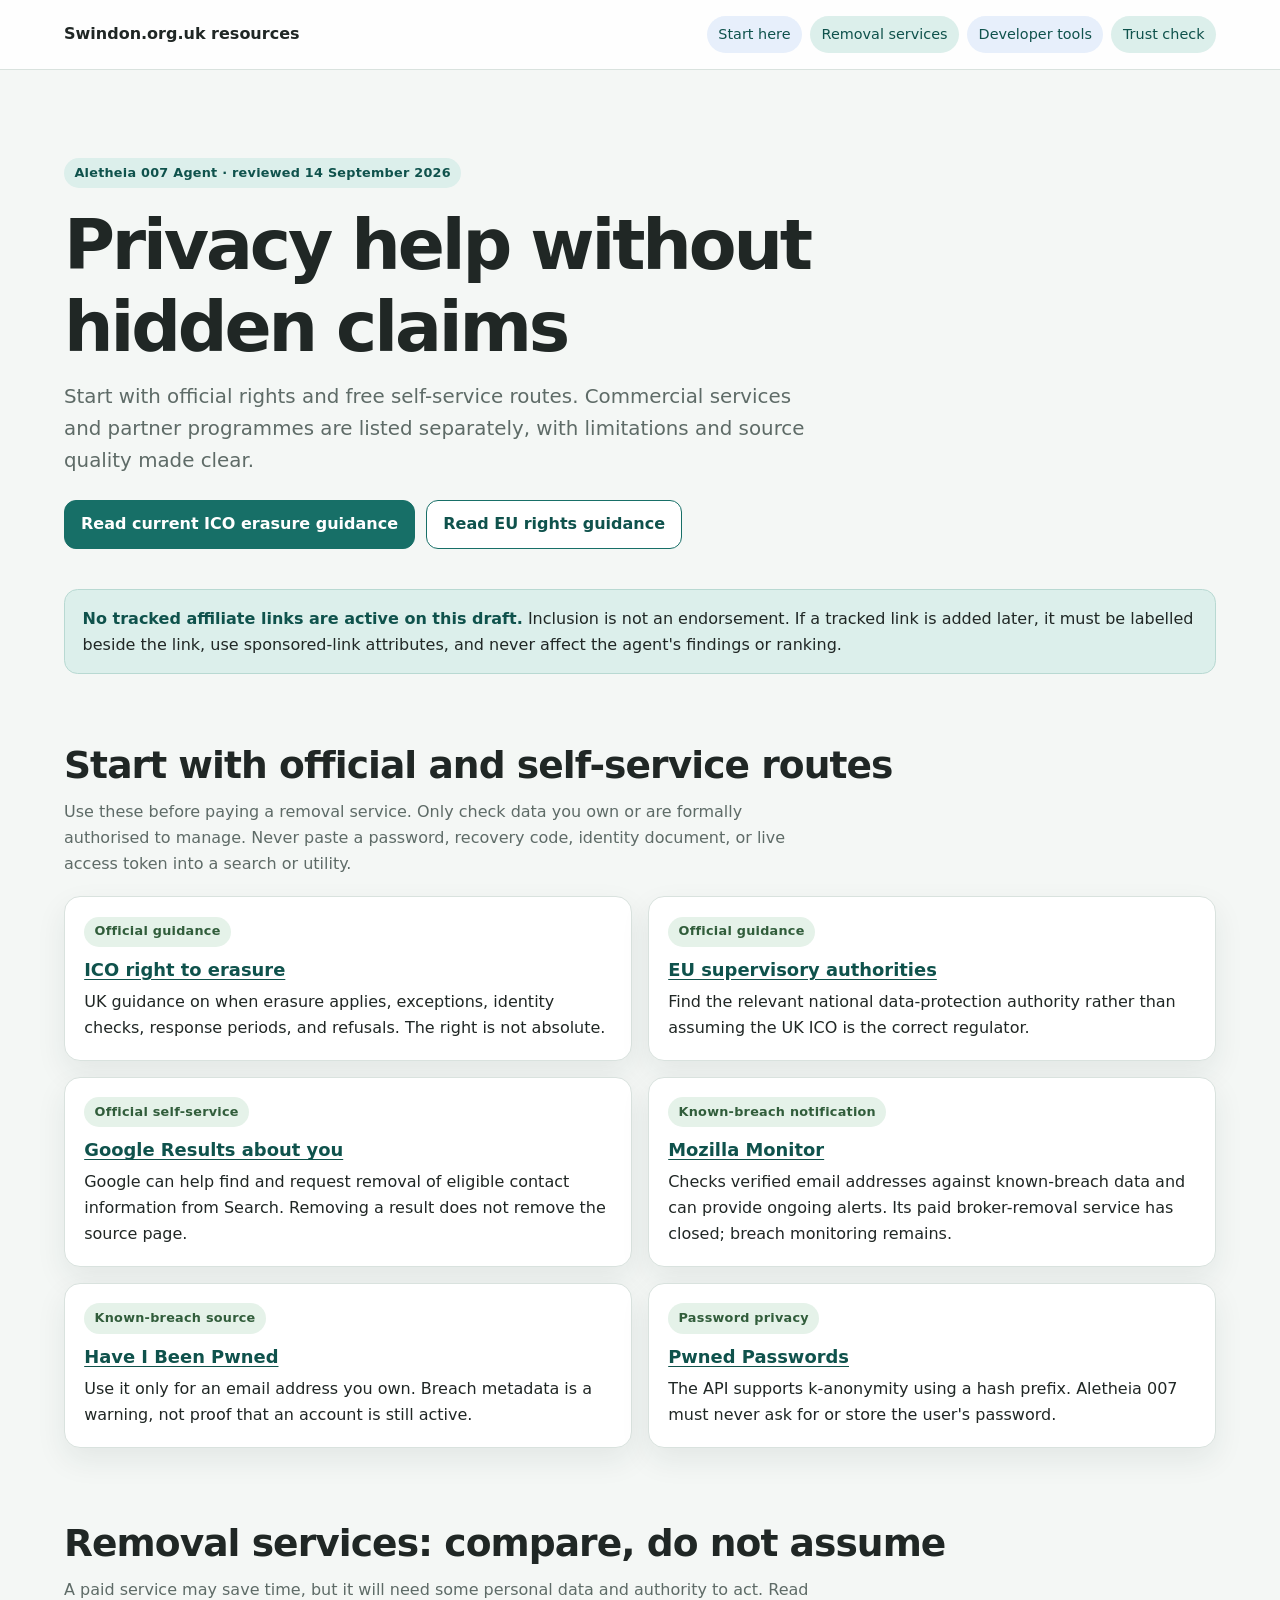
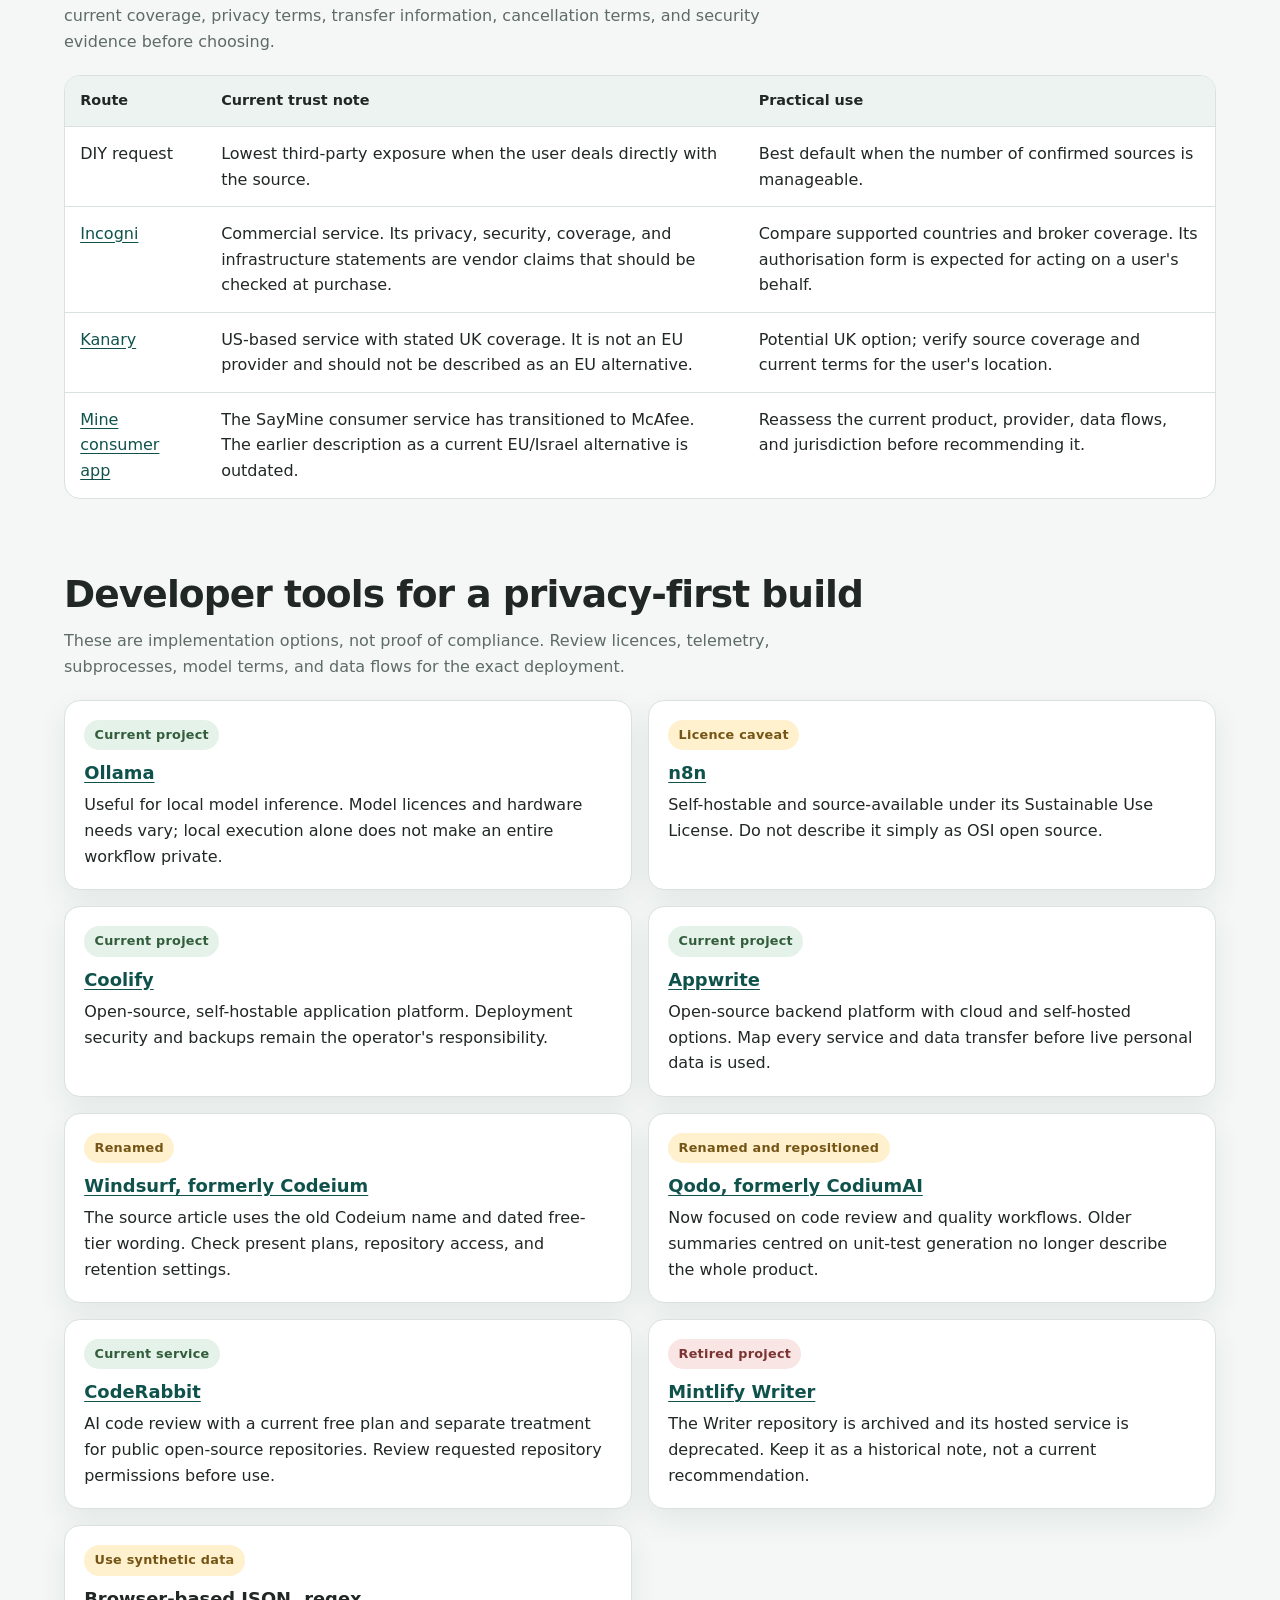
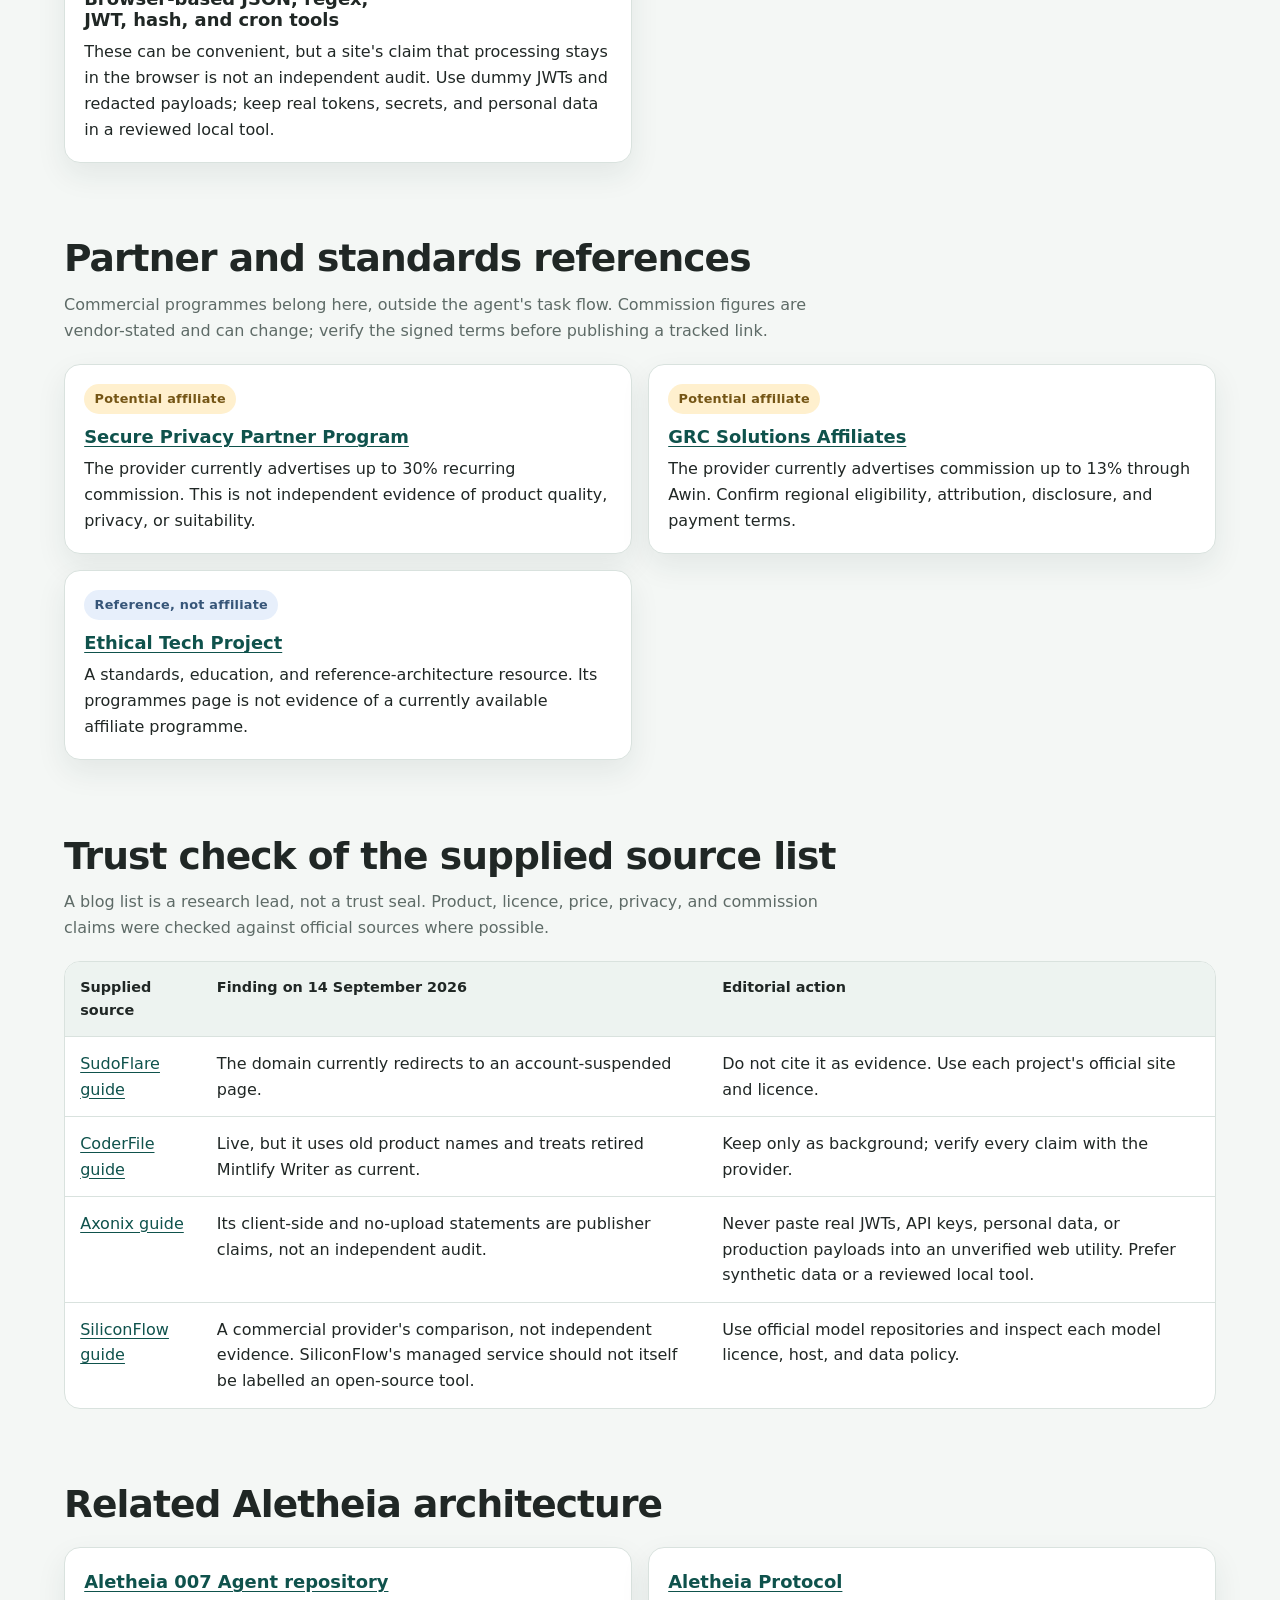
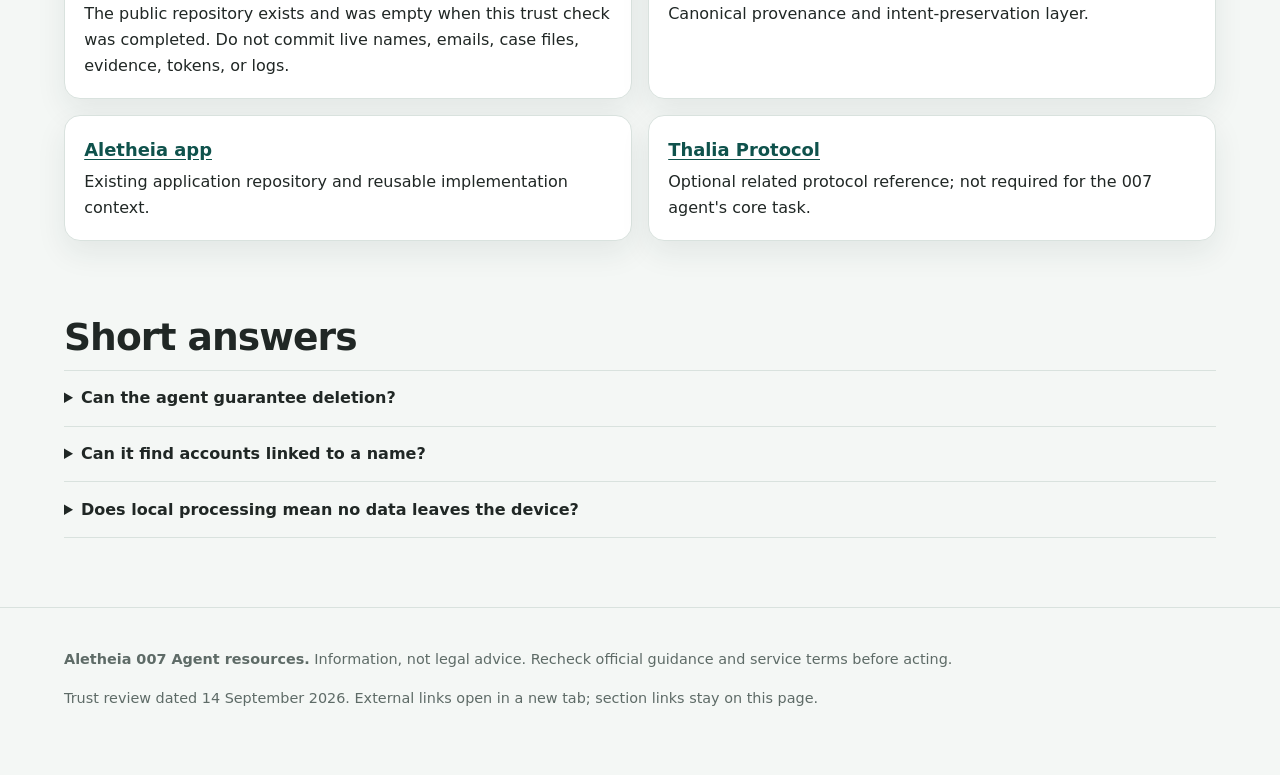
==== aletheia-007-agent-rsc.htm @ 6ae5014f "Add reviewed Aletheia 007 resource page" ====
<!doctype html>
<html lang="en-GB">
<head>
  <meta charset="utf-8">
  <meta name="viewport" content="width=device-width, initial-scale=1">
  <title>Aletheia 007 Agent — Privacy resources and trust check</title>
  <meta name="description" content="Official privacy rights, personal-data checking resources, removal-service notes, developer tools, and a dated trust check for Aletheia 007 Agent.">
  <meta name="robots" content="index,follow">
  <link rel="canonical" href="https://swindon.org.uk/resources/aletheia-007-agent-rsc.htm">
  <style>
    :root {
      color-scheme: light;
      --page: #f4f7f5;
      --surface: #ffffff;
      --ink: #202725;
      --muted: #5e6b67;
      --line: #d9e2de;
      --teal: #176f67;
      --teal-dark: #0f524c;
      --teal-soft: #dcefeb;
      --blue-soft: #e7effb;
      --amber-soft: #fff0ce;
      --rose-soft: #f8e5e4;
      --green-soft: #e5f2e9;
      --shadow: 0 12px 30px rgba(31, 52, 47, 0.08);
      --radius: 1rem;
    }

    * {
      box-sizing: border-box;
    }

    html {
      scroll-behavior: smooth;
    }

    body {
      margin: 0;
      background: var(--page);
      color: var(--ink);
      font: 1rem/1.62 system-ui, -apple-system, BlinkMacSystemFont, "Segoe UI", sans-serif;
    }

    a {
      color: var(--teal-dark);
      text-underline-offset: 0.18em;
    }

    a:hover {
      text-decoration-thickness: 0.16em;
    }

    a:focus-visible,
    summary:focus-visible {
      outline: 3px solid #ecb85a;
      outline-offset: 3px;
      border-radius: 0.25rem;
    }

    .shell {
      width: min(72rem, calc(100% - 2rem));
      margin-inline: auto;
    }

    .site-header {
      padding: 1rem 0;
      background: rgba(255, 255, 255, 0.94);
      border-bottom: 1px solid var(--line);
    }

    .site-header .shell {
      display: flex;
      align-items: center;
      justify-content: space-between;
      gap: 1rem;
      flex-wrap: wrap;
    }

    .brand {
      color: var(--ink);
      font-weight: 760;
      text-decoration: none;
    }

    .nav {
      display: flex;
      gap: 0.5rem;
      flex-wrap: wrap;
    }

    .nav a {
      padding: 0.42rem 0.72rem;
      background: var(--blue-soft);
      border-radius: 999px;
      font-size: 0.9rem;
      text-decoration: none;
    }

    .nav a:nth-child(2n) {
      background: var(--teal-soft);
    }

    .hero {
      padding: clamp(2.7rem, 7vw, 5.5rem) 0 2.5rem;
    }

    .eyebrow,
    .status {
      display: inline-flex;
      align-items: center;
      width: fit-content;
      padding: 0.3rem 0.65rem;
      border-radius: 999px;
      font-size: 0.8rem;
      font-weight: 720;
      letter-spacing: 0.02em;
    }

    .eyebrow {
      background: var(--teal-soft);
      color: var(--teal-dark);
    }

    h1,
    h2,
    h3 {
      line-height: 1.18;
      text-wrap: balance;
    }

    h1 {
      max-width: 16ch;
      margin: 1rem 0 0.8rem;
      font-size: clamp(2.15rem, 7vw, 4.35rem);
      letter-spacing: -0.045em;
    }

    h2 {
      margin: 0 0 0.7rem;
      font-size: clamp(1.55rem, 4vw, 2.35rem);
      letter-spacing: -0.025em;
    }

    h3 {
      margin: 0.25rem 0 0.55rem;
      font-size: 1.12rem;
    }

    p {
      margin: 0.5rem 0 1rem;
    }

    .lede {
      max-width: 48rem;
      color: var(--muted);
      font-size: clamp(1.05rem, 2vw, 1.24rem);
    }

    .actions {
      display: flex;
      flex-wrap: wrap;
      gap: 0.7rem;
      margin-top: 1.4rem;
    }

    .button {
      display: inline-flex;
      align-items: center;
      justify-content: center;
      min-height: 2.8rem;
      padding: 0.65rem 1rem;
      border: 1px solid var(--teal);
      border-radius: 0.75rem;
      background: var(--teal);
      color: #ffffff;
      font-weight: 700;
      text-decoration: none;
    }

    .button.secondary {
      background: var(--surface);
      color: var(--teal-dark);
    }

    .notice {
      margin: 0 0 2rem;
      padding: 1rem 1.1rem;
      border: 1px solid #b8d9d2;
      border-radius: 0.85rem;
      background: var(--teal-soft);
    }

    .notice strong {
      color: var(--teal-dark);
    }

    section {
      padding: 2.3rem 0;
      scroll-margin-top: 1rem;
    }

    .section-intro {
      max-width: 48rem;
      color: var(--muted);
    }

    .grid {
      display: grid;
      grid-template-columns: repeat(2, minmax(0, 1fr));
      gap: 1rem;
      margin-top: 1.25rem;
    }

    .card {
      padding: 1.2rem;
      background: var(--surface);
      border: 1px solid var(--line);
      border-radius: var(--radius);
      box-shadow: var(--shadow);
    }

    .card p:last-child,
    .card ul:last-child {
      margin-bottom: 0;
    }

    .status {
      margin-bottom: 0.5rem;
    }

    .verified {
      background: var(--green-soft);
      color: #315d3b;
    }

    .caution {
      background: var(--amber-soft);
      color: #745515;
    }

    .retired {
      background: var(--rose-soft);
      color: #7a3432;
    }

    .context {
      background: var(--blue-soft);
      color: #365578;
    }

    .meta {
      color: var(--muted);
      font-size: 0.91rem;
    }

    .sr-only {
      position: absolute;
      width: 1px;
      height: 1px;
      padding: 0;
      margin: -1px;
      overflow: hidden;
      clip: rect(0, 0, 0, 0);
      white-space: nowrap;
      border: 0;
    }

    .table-wrap {
      margin-top: 1.25rem;
      overflow-x: auto;
      border: 1px solid var(--line);
      border-radius: var(--radius);
      background: var(--surface);
    }

    table {
      width: 100%;
      min-width: 46rem;
      border-collapse: collapse;
    }

    th,
    td {
      padding: 0.85rem 0.95rem;
      border-bottom: 1px solid var(--line);
      text-align: left;
      vertical-align: top;
    }

    th {
      background: #edf3f0;
      font-size: 0.9rem;
    }

    tr:last-child td {
      border-bottom: 0;
    }

    ul {
      padding-left: 1.25rem;
    }

    li + li {
      margin-top: 0.45rem;
    }

    details {
      border-top: 1px solid var(--line);
      padding: 0.9rem 0;
    }

    details:last-child {
      border-bottom: 1px solid var(--line);
    }

    summary {
      cursor: pointer;
      font-weight: 720;
    }

    footer {
      margin-top: 2rem;
      padding: 2rem 0 3rem;
      border-top: 1px solid var(--line);
      color: var(--muted);
      font-size: 0.9rem;
    }

    @media (max-width: 46rem) {
      .shell {
        width: min(100% - 1.2rem, 72rem);
      }

      .grid {
        grid-template-columns: 1fr;
      }

      .button {
        width: 100%;
      }

      .nav {
        width: 100%;
        overflow-x: auto;
        flex-wrap: nowrap;
        padding-bottom: 0.2rem;
      }

      .nav a {
        white-space: nowrap;
      }
    }

    @media (prefers-reduced-motion: reduce) {
      html {
        scroll-behavior: auto;
      }
    }
  </style>
  <script type="application/ld+json">
  {
    "@context": "https://schema.org",
    "@type": "WebPage",
    "name": "Aletheia 007 Agent — Privacy resources and trust check",
    "description": "Official privacy rights, personal-data checking resources, removal-service notes, developer tools, and a dated trust check.",
    "url": "https://swindon.org.uk/resources/aletheia-007-agent-rsc.htm",
    "dateModified": "2026-09-14",
    "inLanguage": "en-GB"
  }
  </script>
</head>
<body>
  <header class="site-header">
    <div class="shell">
      <a class="brand" href="./">Swindon.org.uk resources</a>
      <nav class="nav" aria-label="Page sections">
        <a href="#rights">Start here</a>
        <a href="#services">Removal services</a>
        <a href="#developer-tools">Developer tools</a>
        <a href="#trust-check">Trust check</a>
      </nav>
    </div>
  </header>

  <main>
    <div class="shell">
      <header class="hero">
        <span class="eyebrow">Aletheia 007 Agent · reviewed 14 September 2026</span>
        <h1>Privacy help without hidden claims</h1>
        <p class="lede">Start with official rights and free self-service routes. Commercial services and partner programmes are listed separately, with limitations and source quality made clear.</p>
        <div class="actions">
          <a class="button" href="https://ico.org.uk/for-organisations/uk-gdpr-guidance-and-resources/individual-rights/individual-rights/right-to-erasure/" target="_blank" rel="noopener noreferrer">Read current ICO erasure guidance</a>
          <a class="button secondary" href="https://www.edpb.europa.eu/sme-data-protection-guide/respect-individuals-rights_en" target="_blank" rel="noopener noreferrer">Read EU rights guidance</a>
        </div>
      </header>

      <aside class="notice" aria-label="Affiliate disclosure">
        <strong>No tracked affiliate links are active on this draft.</strong> Inclusion is not an endorsement. If a tracked link is added later, it must be labelled beside the link, use sponsored-link attributes, and never affect the agent's findings or ranking.
      </aside>

      <section id="rights">
        <h2>Start with official and self-service routes</h2>
        <p class="section-intro">Use these before paying a removal service. Only check data you own or are formally authorised to manage. Never paste a password, recovery code, identity document, or live access token into a search or utility.</p>
        <div class="grid">
          <article class="card">
            <span class="status verified">Official guidance</span>
            <h3><a href="https://ico.org.uk/for-organisations/uk-gdpr-guidance-and-resources/individual-rights/individual-rights/right-to-erasure/" target="_blank" rel="noopener noreferrer">ICO right to erasure</a></h3>
            <p>UK guidance on when erasure applies, exceptions, identity checks, response periods, and refusals. The right is not absolute.</p>
          </article>
          <article class="card">
            <span class="status verified">Official guidance</span>
            <h3><a href="https://www.edpb.europa.eu/about-edpb/about-edpb/members_en" target="_blank" rel="noopener noreferrer">EU supervisory authorities</a></h3>
            <p>Find the relevant national data-protection authority rather than assuming the UK ICO is the correct regulator.</p>
          </article>
          <article class="card">
            <span class="status verified">Official self-service</span>
            <h3><a href="https://support.google.com/websearch/answer/12719076?hl=en" target="_blank" rel="noopener noreferrer">Google Results about you</a></h3>
            <p>Google can help find and request removal of eligible contact information from Search. Removing a result does not remove the source page.</p>
          </article>
          <article class="card">
            <span class="status verified">Known-breach notification</span>
            <h3><a href="https://monitor.mozilla.org/" target="_blank" rel="noopener noreferrer">Mozilla Monitor</a></h3>
            <p>Checks verified email addresses against known-breach data and can provide ongoing alerts. Its paid broker-removal service has closed; breach monitoring remains.</p>
          </article>
          <article class="card">
            <span class="status verified">Known-breach source</span>
            <h3><a href="https://haveibeenpwned.com/" target="_blank" rel="noopener noreferrer">Have I Been Pwned</a></h3>
            <p>Use it only for an email address you own. Breach metadata is a warning, not proof that an account is still active.</p>
          </article>
          <article class="card">
            <span class="status verified">Password privacy</span>
            <h3><a href="https://haveibeenpwned.com/Passwords" target="_blank" rel="noopener noreferrer">Pwned Passwords</a></h3>
            <p>The API supports k-anonymity using a hash prefix. Aletheia 007 must never ask for or store the user's password.</p>
          </article>
        </div>
      </section>

      <section id="services">
        <h2>Removal services: compare, do not assume</h2>
        <p class="section-intro">A paid service may save time, but it will need some personal data and authority to act. Read current coverage, privacy terms, transfer information, cancellation terms, and security evidence before choosing.</p>
        <div class="table-wrap" role="region" aria-label="Removal service comparison" tabindex="0">
          <table>
            <caption class="sr-only">Comparison of DIY removal, Incogni, Kanary, and Mine</caption>
            <thead>
              <tr>
                <th scope="col">Route</th>
                <th scope="col">Current trust note</th>
                <th scope="col">Practical use</th>
              </tr>
            </thead>
            <tbody>
              <tr>
                <td>DIY request</td>
                <td>Lowest third-party exposure when the user deals directly with the source.</td>
                <td>Best default when the number of confirmed sources is manageable.</td>
              </tr>
              <tr>
                <td><a href="https://incogni.com/" target="_blank" rel="noopener noreferrer">Incogni</a></td>
                <td>Commercial service. Its privacy, security, coverage, and infrastructure statements are vendor claims that should be checked at purchase.</td>
                <td>Compare supported countries and broker coverage. Its authorisation form is expected for acting on a user's behalf.</td>
              </tr>
              <tr>
                <td><a href="https://www.kanary.com/" target="_blank" rel="noopener noreferrer">Kanary</a></td>
                <td>US-based service with stated UK coverage. It is not an EU provider and should not be described as an EU alternative.</td>
                <td>Potential UK option; verify source coverage and current terms for the user's location.</td>
              </tr>
              <tr>
                <td><a href="https://www.saymine.com/mineapp" target="_blank" rel="noopener noreferrer">Mine consumer app</a></td>
                <td>The SayMine consumer service has transitioned to McAfee. The earlier description as a current EU/Israel alternative is outdated.</td>
                <td>Reassess the current product, provider, data flows, and jurisdiction before recommending it.</td>
              </tr>
            </tbody>
          </table>
        </div>
      </section>

      <section id="developer-tools">
        <h2>Developer tools for a privacy-first build</h2>
        <p class="section-intro">These are implementation options, not proof of compliance. Review licences, telemetry, subprocesses, model terms, and data flows for the exact deployment.</p>
        <div class="grid">
          <article class="card">
            <span class="status verified">Current project</span>
            <h3><a href="https://ollama.com/" target="_blank" rel="noopener noreferrer">Ollama</a></h3>
            <p>Useful for local model inference. Model licences and hardware needs vary; local execution alone does not make an entire workflow private.</p>
          </article>
          <article class="card">
            <span class="status caution">Licence caveat</span>
            <h3><a href="https://docs.n8n.io/sustainable-use-license/" target="_blank" rel="noopener noreferrer">n8n</a></h3>
            <p>Self-hostable and source-available under its Sustainable Use License. Do not describe it simply as OSI open source.</p>
          </article>
          <article class="card">
            <span class="status verified">Current project</span>
            <h3><a href="https://coolify.io/" target="_blank" rel="noopener noreferrer">Coolify</a></h3>
            <p>Open-source, self-hostable application platform. Deployment security and backups remain the operator's responsibility.</p>
          </article>
          <article class="card">
            <span class="status verified">Current project</span>
            <h3><a href="https://appwrite.io/" target="_blank" rel="noopener noreferrer">Appwrite</a></h3>
            <p>Open-source backend platform with cloud and self-hosted options. Map every service and data transfer before live personal data is used.</p>
          </article>
          <article class="card">
            <span class="status caution">Renamed</span>
            <h3><a href="https://windsurf.com/" target="_blank" rel="noopener noreferrer">Windsurf, formerly Codeium</a></h3>
            <p>The source article uses the old Codeium name and dated free-tier wording. Check present plans, repository access, and retention settings.</p>
          </article>
          <article class="card">
            <span class="status caution">Renamed and repositioned</span>
            <h3><a href="https://www.qodo.ai/" target="_blank" rel="noopener noreferrer">Qodo, formerly CodiumAI</a></h3>
            <p>Now focused on code review and quality workflows. Older summaries centred on unit-test generation no longer describe the whole product.</p>
          </article>
          <article class="card">
            <span class="status verified">Current service</span>
            <h3><a href="https://www.coderabbit.ai/" target="_blank" rel="noopener noreferrer">CodeRabbit</a></h3>
            <p>AI code review with a current free plan and separate treatment for public open-source repositories. Review requested repository permissions before use.</p>
          </article>
          <article class="card">
            <span class="status retired">Retired project</span>
            <h3><a href="https://github.com/mintlify/writer" target="_blank" rel="noopener noreferrer">Mintlify Writer</a></h3>
            <p>The Writer repository is archived and its hosted service is deprecated. Keep it as a historical note, not a current recommendation.</p>
          </article>
          <article class="card">
            <span class="status caution">Use synthetic data</span>
            <h3>Browser-based JSON, regex, JWT, hash, and cron tools</h3>
            <p>These can be convenient, but a site's claim that processing stays in the browser is not an independent audit. Use dummy JWTs and redacted payloads; keep real tokens, secrets, and personal data in a reviewed local tool.</p>
          </article>
        </div>
      </section>

      <section id="partners">
        <h2>Partner and standards references</h2>
        <p class="section-intro">Commercial programmes belong here, outside the agent's task flow. Commission figures are vendor-stated and can change; verify the signed terms before publishing a tracked link.</p>
        <div class="grid">
          <article class="card">
            <span class="status caution">Potential affiliate</span>
            <h3><a href="https://secureprivacy.ai/partners" target="_blank" rel="noopener noreferrer">Secure Privacy Partner Program</a></h3>
            <p>The provider currently advertises up to 30% recurring commission. This is not independent evidence of product quality, privacy, or suitability.</p>
          </article>
          <article class="card">
            <span class="status caution">Potential affiliate</span>
            <h3><a href="https://grcsolutions.io/affiliates/" target="_blank" rel="noopener noreferrer">GRC Solutions Affiliates</a></h3>
            <p>The provider currently advertises commission up to 13% through Awin. Confirm regional eligibility, attribution, disclosure, and payment terms.</p>
          </article>
          <article class="card">
            <span class="status context">Reference, not affiliate</span>
            <h3><a href="https://www.ethicaltechproject.org/programs" target="_blank" rel="noopener noreferrer">Ethical Tech Project</a></h3>
            <p>A standards, education, and reference-architecture resource. Its programmes page is not evidence of a currently available affiliate programme.</p>
          </article>
        </div>
      </section>

      <section id="trust-check">
        <h2>Trust check of the supplied source list</h2>
        <p class="section-intro">A blog list is a research lead, not a trust seal. Product, licence, price, privacy, and commission claims were checked against official sources where possible.</p>
        <div class="table-wrap" role="region" aria-label="Source trust check" tabindex="0">
          <table>
            <caption class="sr-only">Trust check of the four supplied third-party guides</caption>
            <thead>
              <tr>
                <th scope="col">Supplied source</th>
                <th scope="col">Finding on 14 September 2026</th>
                <th scope="col">Editorial action</th>
              </tr>
            </thead>
            <tbody>
              <tr>
                <td><a href="https://sudoflare.com/open-source/top-10-open-source-tools-trending-2026/" target="_blank" rel="noopener noreferrer">SudoFlare guide</a></td>
                <td>The domain currently redirects to an account-suspended page.</td>
                <td>Do not cite it as evidence. Use each project's official site and licence.</td>
              </tr>
              <tr>
                <td><a href="https://coderfile.io/blog/free-ai-tools-developers-2026" target="_blank" rel="noopener noreferrer">CoderFile guide</a></td>
                <td>Live, but it uses old product names and treats retired Mintlify Writer as current.</td>
                <td>Keep only as background; verify every claim with the provider.</td>
              </tr>
              <tr>
                <td><a href="https://axonixtools.com/blog/top-10-free-online-developer-tools-2026/" target="_blank" rel="noopener noreferrer">Axonix guide</a></td>
                <td>Its client-side and no-upload statements are publisher claims, not an independent audit.</td>
                <td>Never paste real JWTs, API keys, personal data, or production payloads into an unverified web utility. Prefer synthetic data or a reviewed local tool.</td>
              </tr>
              <tr>
                <td><a href="https://www.siliconflow.com/articles/the-best-free-open-source-ai-tools" target="_blank" rel="noopener noreferrer">SiliconFlow guide</a></td>
                <td>A commercial provider's comparison, not independent evidence. SiliconFlow's managed service should not itself be labelled an open-source tool.</td>
                <td>Use official model repositories and inspect each model licence, host, and data policy.</td>
              </tr>
            </tbody>
          </table>
        </div>
      </section>

      <section id="architecture">
        <h2>Related Aletheia architecture</h2>
        <div class="grid">
          <article class="card">
            <h3><a href="https://github.com/KarstenEvans/aletheia-007-agent" target="_blank" rel="noopener noreferrer">Aletheia 007 Agent repository</a></h3>
            <p>The public repository exists and was empty when this trust check was completed. Do not commit live names, emails, case files, evidence, tokens, or logs.</p>
          </article>
          <article class="card">
            <h3><a href="https://github.com/KarstenEvans/aletheia-protocol" target="_blank" rel="noopener noreferrer">Aletheia Protocol</a></h3>
            <p>Canonical provenance and intent-preservation layer.</p>
          </article>
          <article class="card">
            <h3><a href="https://github.com/KarstenEvans/aletheia-app" target="_blank" rel="noopener noreferrer">Aletheia app</a></h3>
            <p>Existing application repository and reusable implementation context.</p>
          </article>
          <article class="card">
            <h3><a href="https://github.com/KarstenEvans/thalia-protocol" target="_blank" rel="noopener noreferrer">Thalia Protocol</a></h3>
            <p>Optional related protocol reference; not required for the 007 agent's core task.</p>
          </article>
        </div>
      </section>

      <section aria-labelledby="questions-title">
        <h2 id="questions-title">Short answers</h2>
        <details>
          <summary>Can the agent guarantee deletion?</summary>
          <p>No. It can identify possible exposure, prepare and track a request, and verify later. Rights have exceptions, identity can be disputed, and third parties control their own systems.</p>
        </details>
        <details>
          <summary>Can it find accounts linked to a name?</summary>
          <p>It may find lawful public profile pages using user-approved names, aliases, and usernames. It must label uncertain matches and must not use login, registration, or password-reset flows to test whether an account exists.</p>
        </details>
        <details>
          <summary>Does local processing mean no data leaves the device?</summary>
          <p>No. Local storage reduces central collection, but a public search or removal request normally sends the selected identifier to that source. The agent must disclose each data flow before use.</p>
        </details>
      </section>
    </div>
  </main>

  <footer>
    <div class="shell">
      <p><strong>Aletheia 007 Agent resources.</strong> Information, not legal advice. Recheck official guidance and service terms before acting.</p>
      <p>Trust review dated 14 September 2026. External links open in a new tab; section links stay on this page.</p>
    </div>
  </footer>
</body>
</html>
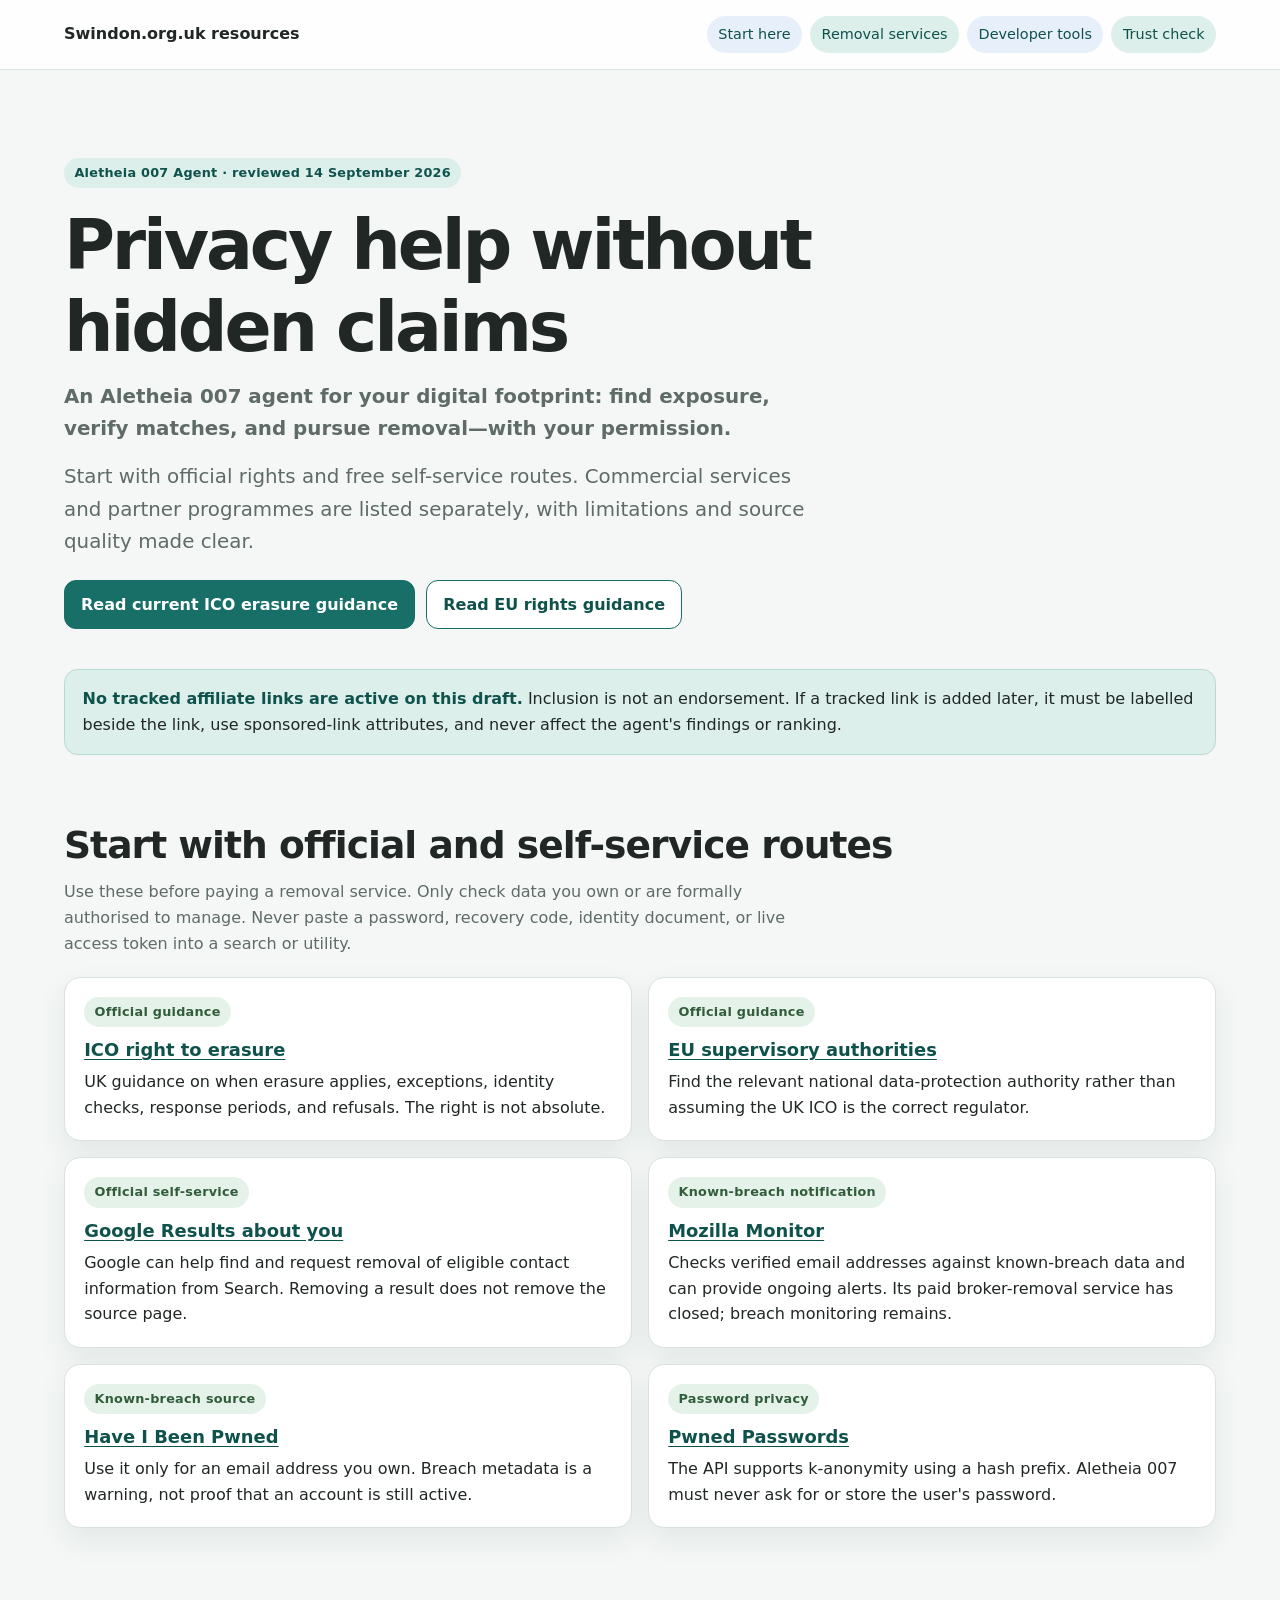
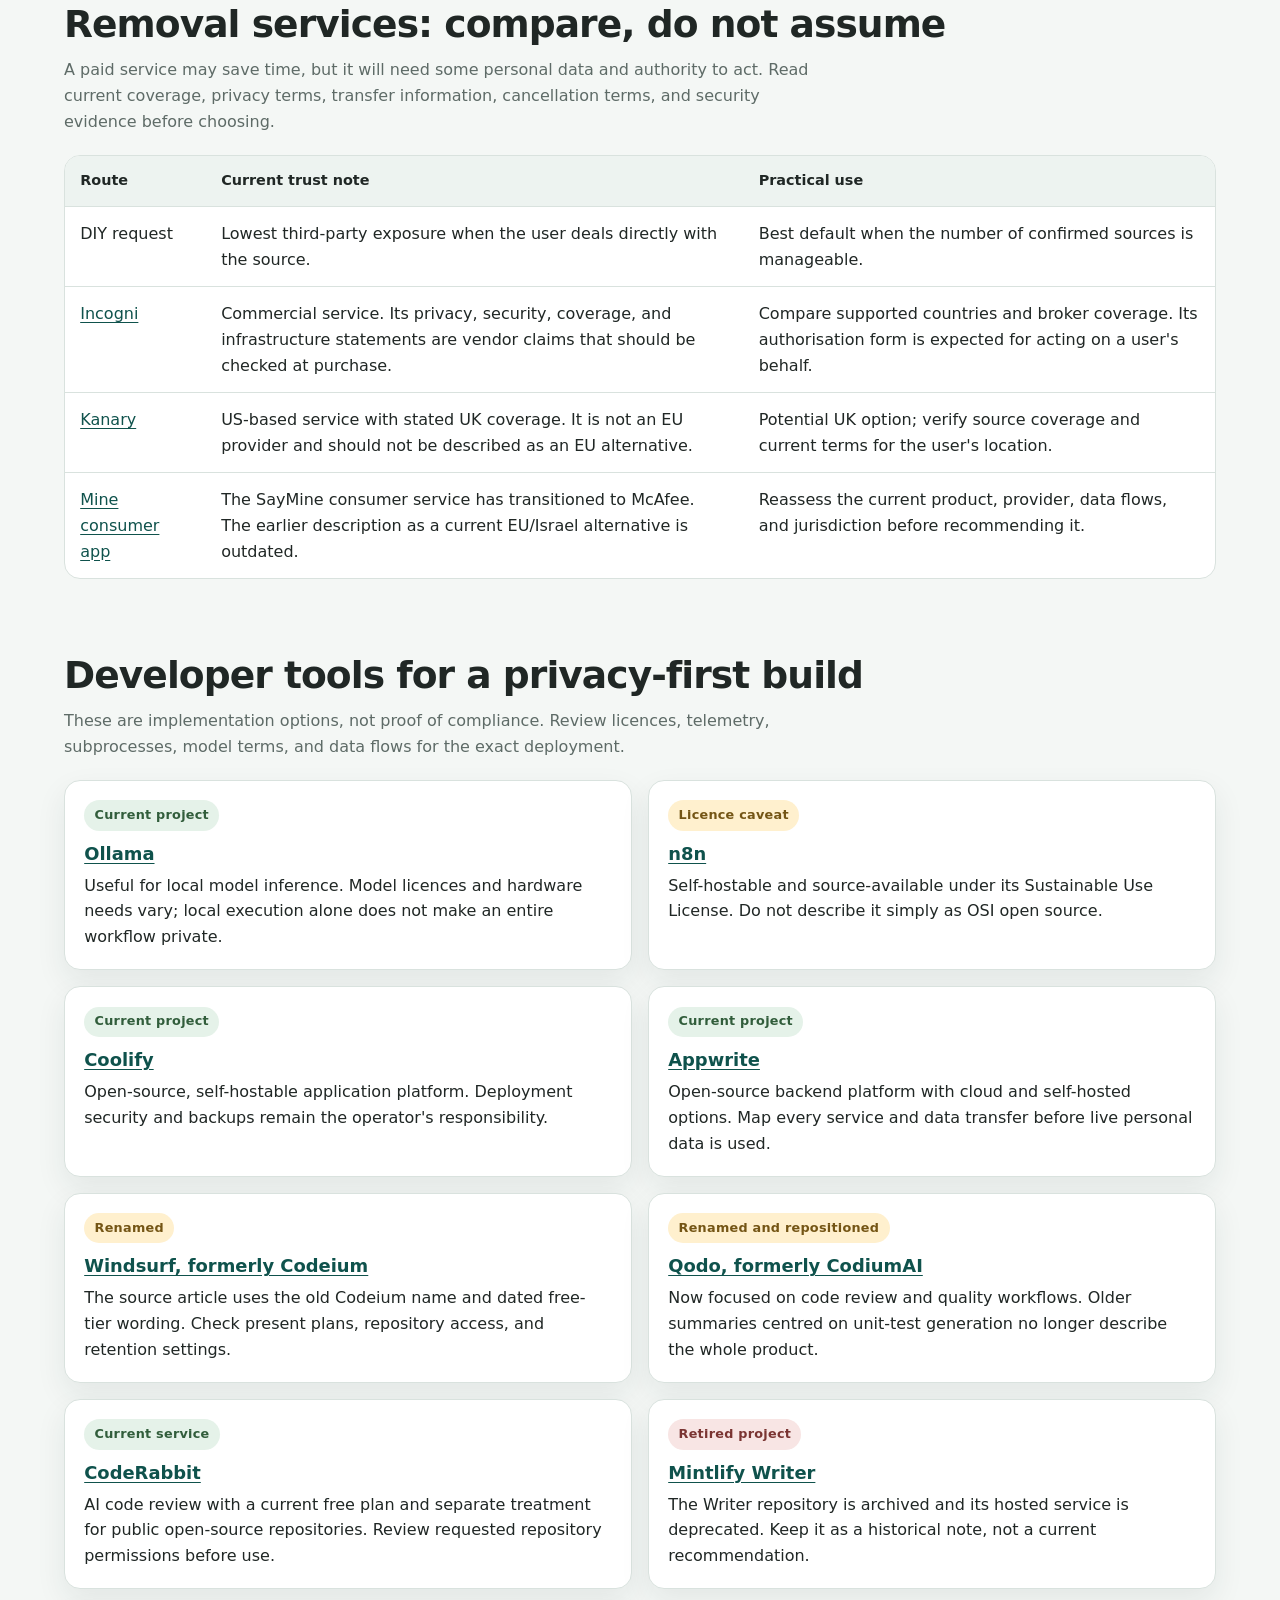
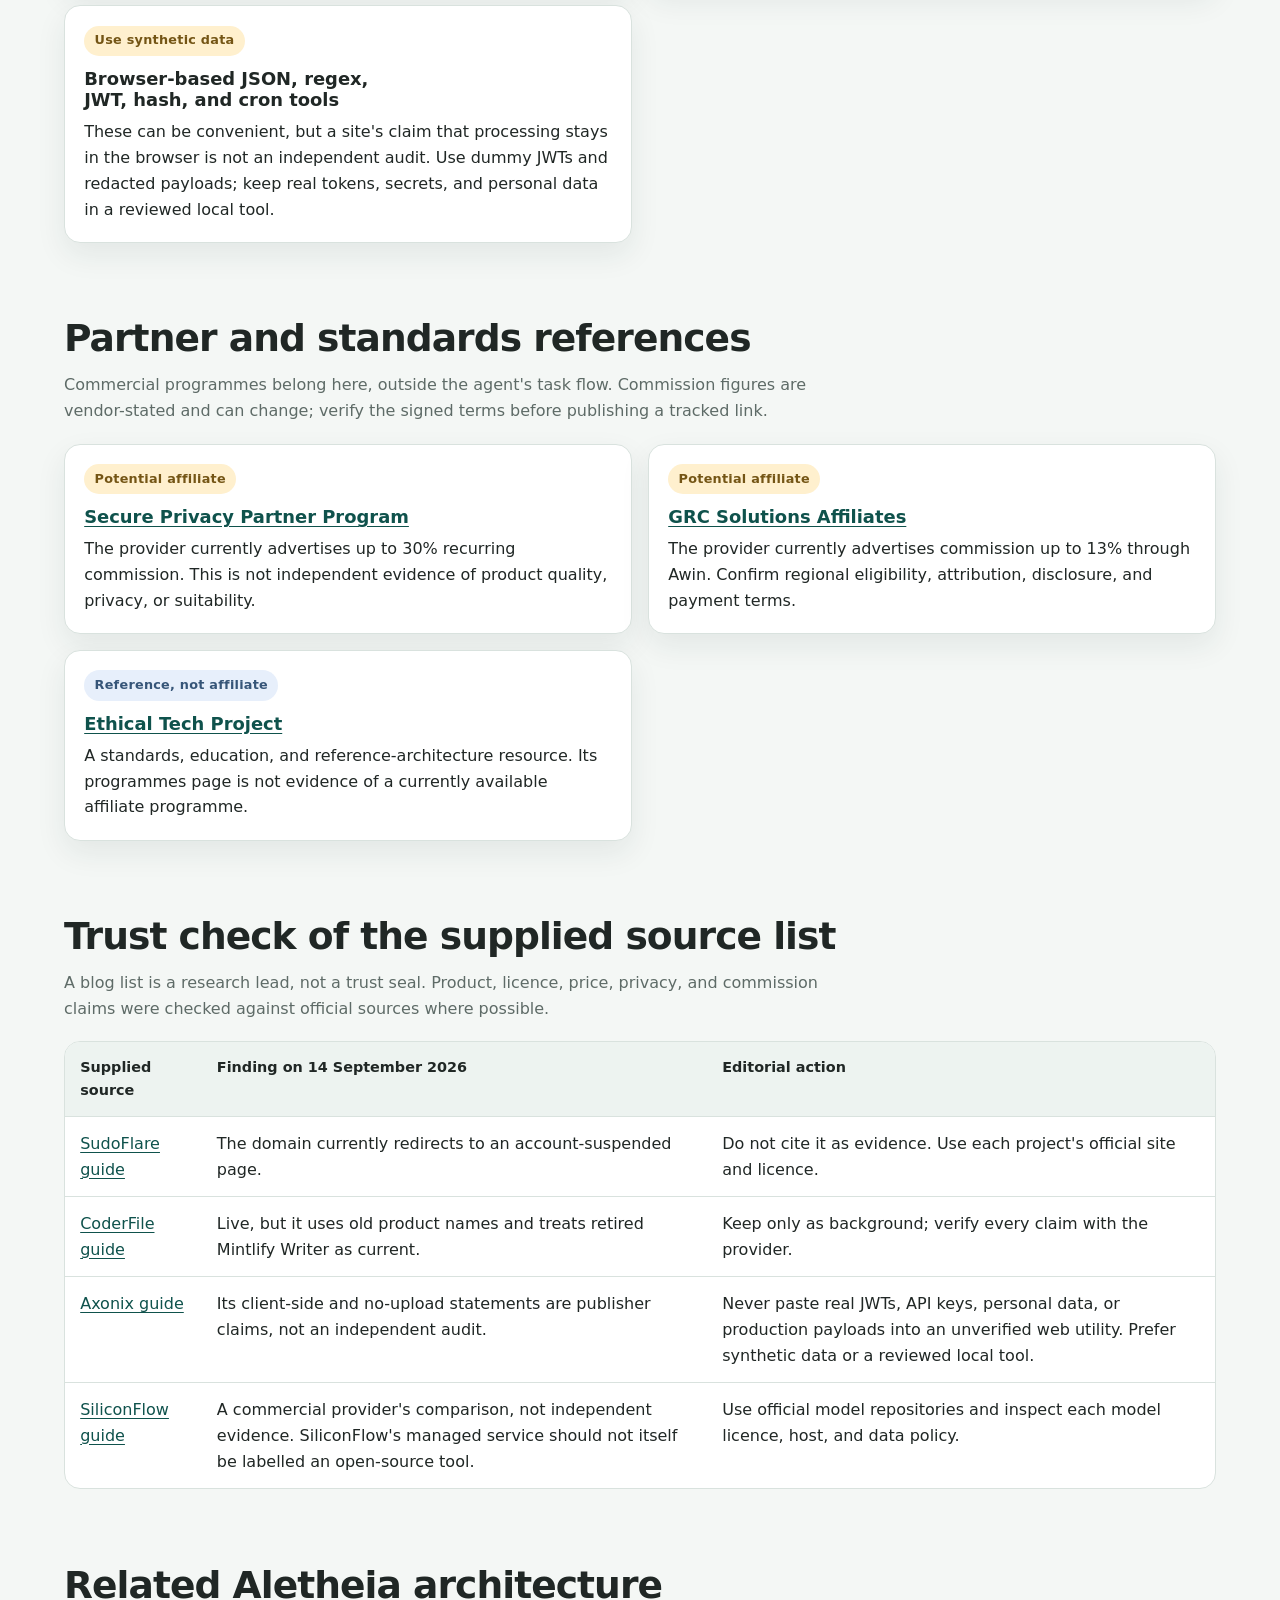
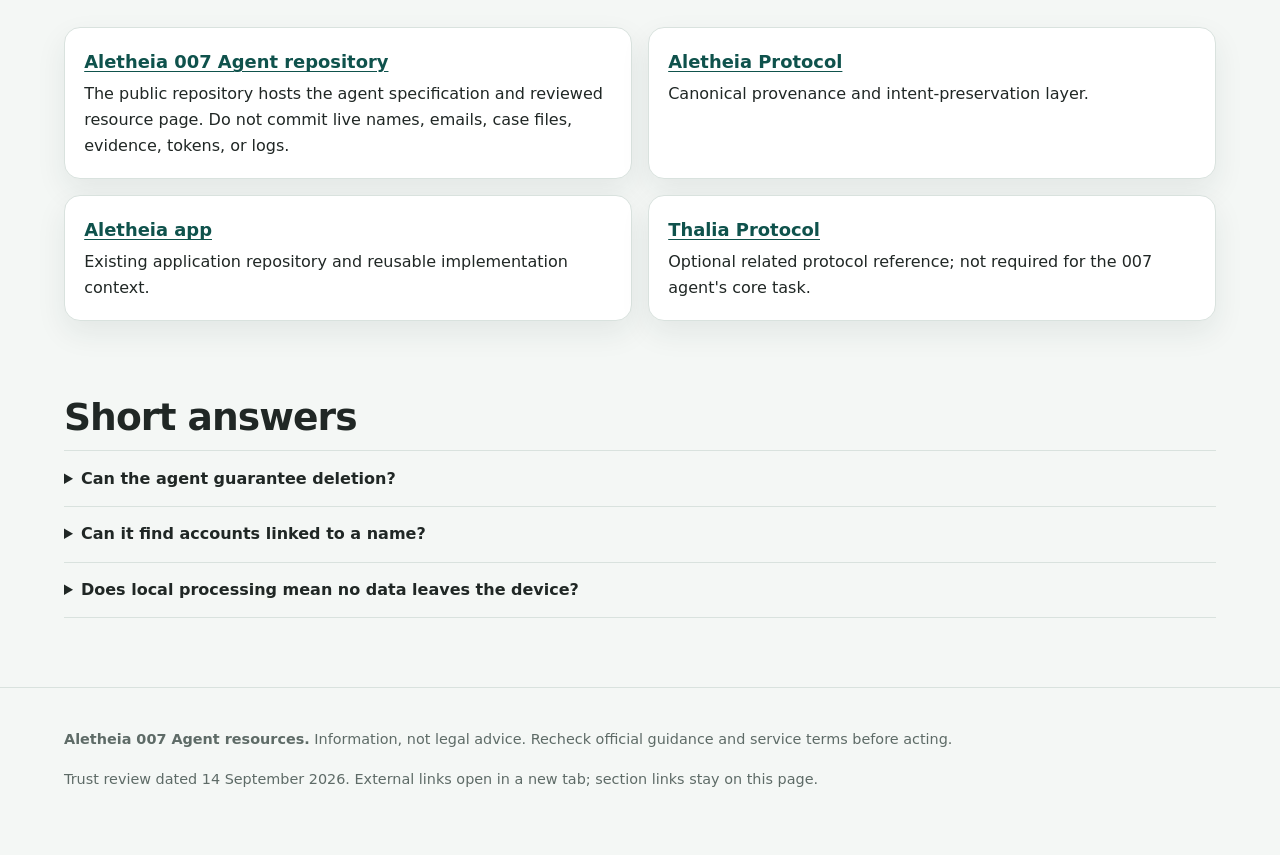
==== commit 682641b1: "Update resource page publication state and tagline" ====
--- a/aletheia-007-agent-rsc.htm
+++ b/aletheia-007-agent-rsc.htm
@@ -4,7 +4,7 @@
   <meta charset="utf-8">
   <meta name="viewport" content="width=device-width, initial-scale=1">
   <title>Aletheia 007 Agent — Privacy resources and trust check</title>
-  <meta name="description" content="Official privacy rights, personal-data checking resources, removal-service notes, developer tools, and a dated trust check for Aletheia 007 Agent.">
+  <meta name="description" content="An Aletheia 007 agent for finding exposure, verifying matches, pursuing user-approved removal, and supporting recurring privacy monitoring.">
   <meta name="robots" content="index,follow">
   <link rel="canonical" href="https://swindon.org.uk/resources/aletheia-007-agent-rsc.htm">
   <style>
@@ -362,7 +362,7 @@
     "@context": "https://schema.org",
     "@type": "WebPage",
     "name": "Aletheia 007 Agent — Privacy resources and trust check",
-    "description": "Official privacy rights, personal-data checking resources, removal-service notes, developer tools, and a dated trust check.",
+    "description": "An Aletheia 007 agent for finding exposure, verifying matches, pursuing user-approved removal, and supporting recurring privacy monitoring.",
     "url": "https://swindon.org.uk/resources/aletheia-007-agent-rsc.htm",
     "dateModified": "2026-09-14",
     "inLanguage": "en-GB"
@@ -387,6 +387,7 @@
       <header class="hero">
         <span class="eyebrow">Aletheia 007 Agent · reviewed 14 September 2026</span>
         <h1>Privacy help without hidden claims</h1>
+        <p class="lede"><strong>An Aletheia 007 agent for your digital footprint: find exposure, verify matches, and pursue removal—with your permission.</strong></p>
         <p class="lede">Start with official rights and free self-service routes. Commercial services and partner programmes are listed separately, with limitations and source quality made clear.</p>
         <div class="actions">
           <a class="button" href="https://ico.org.uk/for-organisations/uk-gdpr-guidance-and-resources/individual-rights/individual-rights/right-to-erasure/" target="_blank" rel="noopener noreferrer">Read current ICO erasure guidance</a>
@@ -592,7 +593,7 @@
         <div class="grid">
           <article class="card">
             <h3><a href="https://github.com/KarstenEvans/aletheia-007-agent" target="_blank" rel="noopener noreferrer">Aletheia 007 Agent repository</a></h3>
-            <p>The public repository exists and was empty when this trust check was completed. Do not commit live names, emails, case files, evidence, tokens, or logs.</p>
+            <p>The public repository hosts the agent specification and reviewed resource page. Do not commit live names, emails, case files, evidence, tokens, or logs.</p>
           </article>
           <article class="card">
             <h3><a href="https://github.com/KarstenEvans/aletheia-protocol" target="_blank" rel="noopener noreferrer">Aletheia Protocol</a></h3>
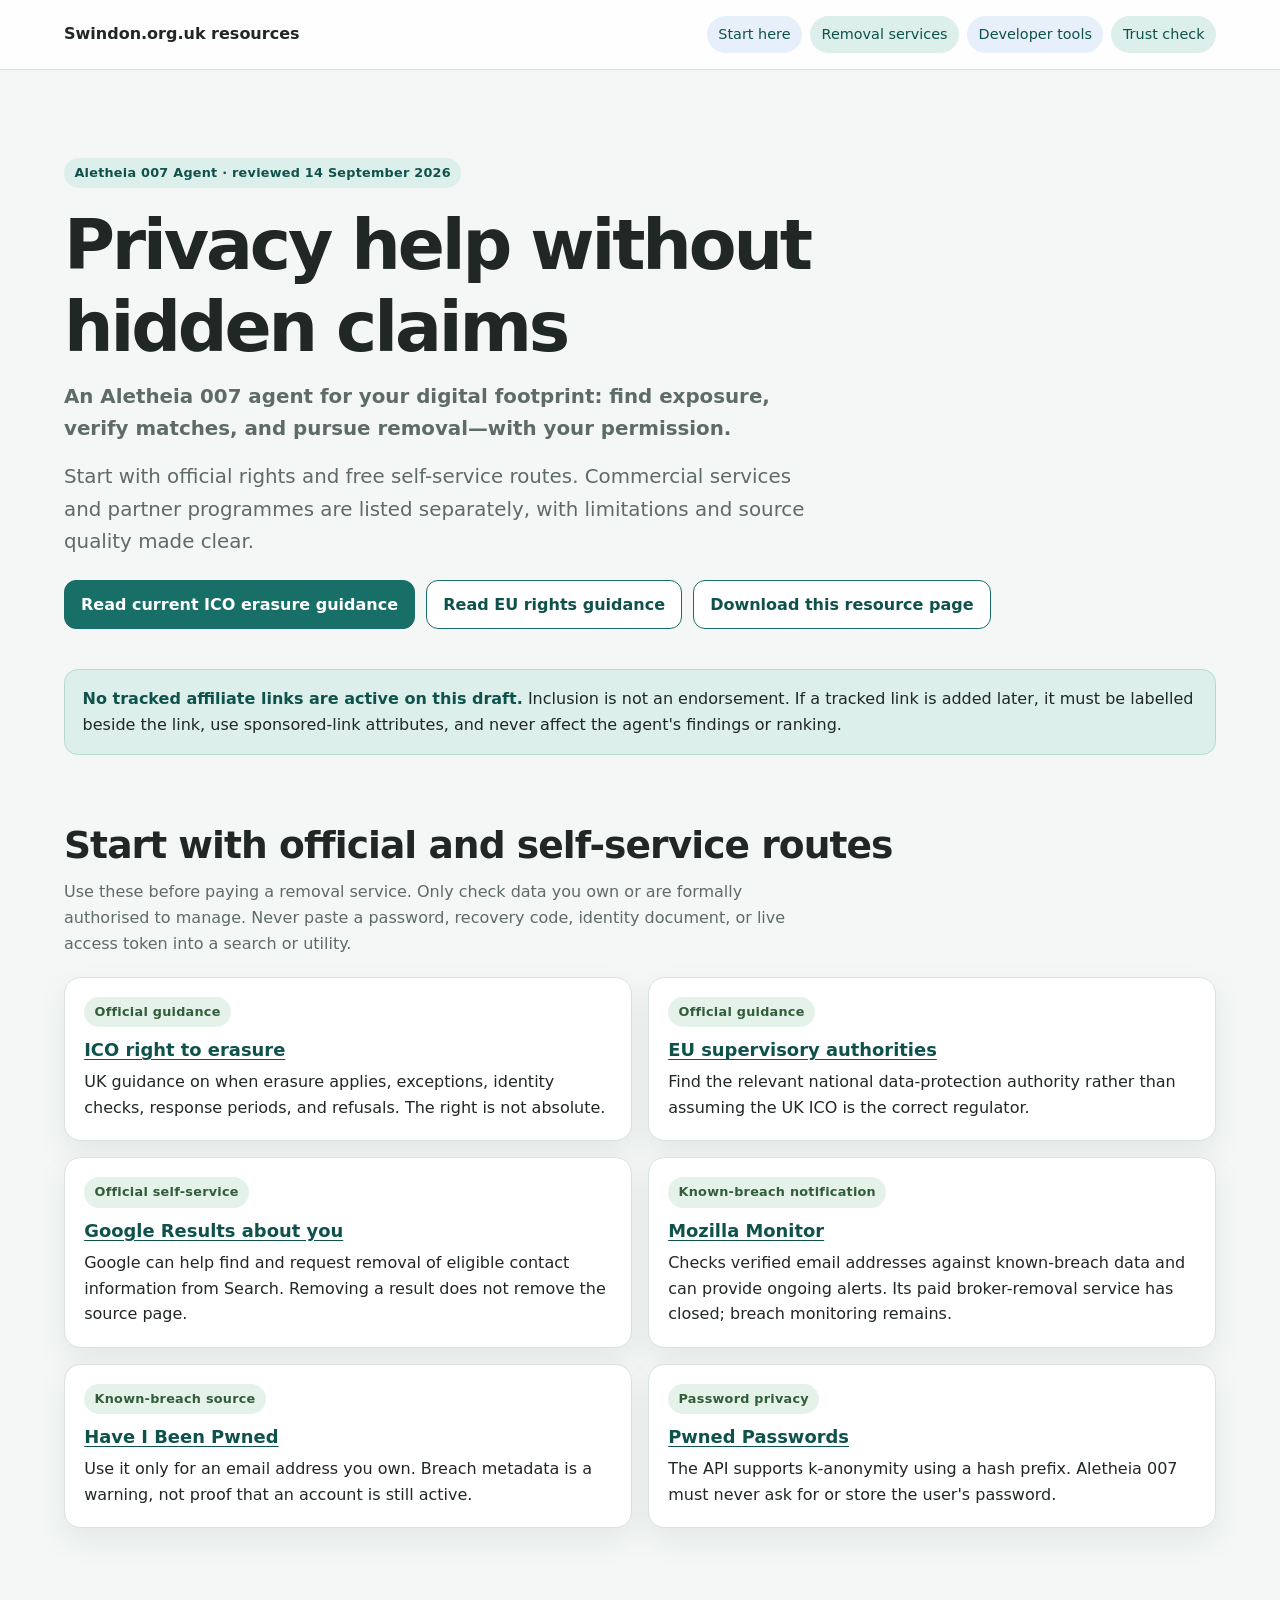
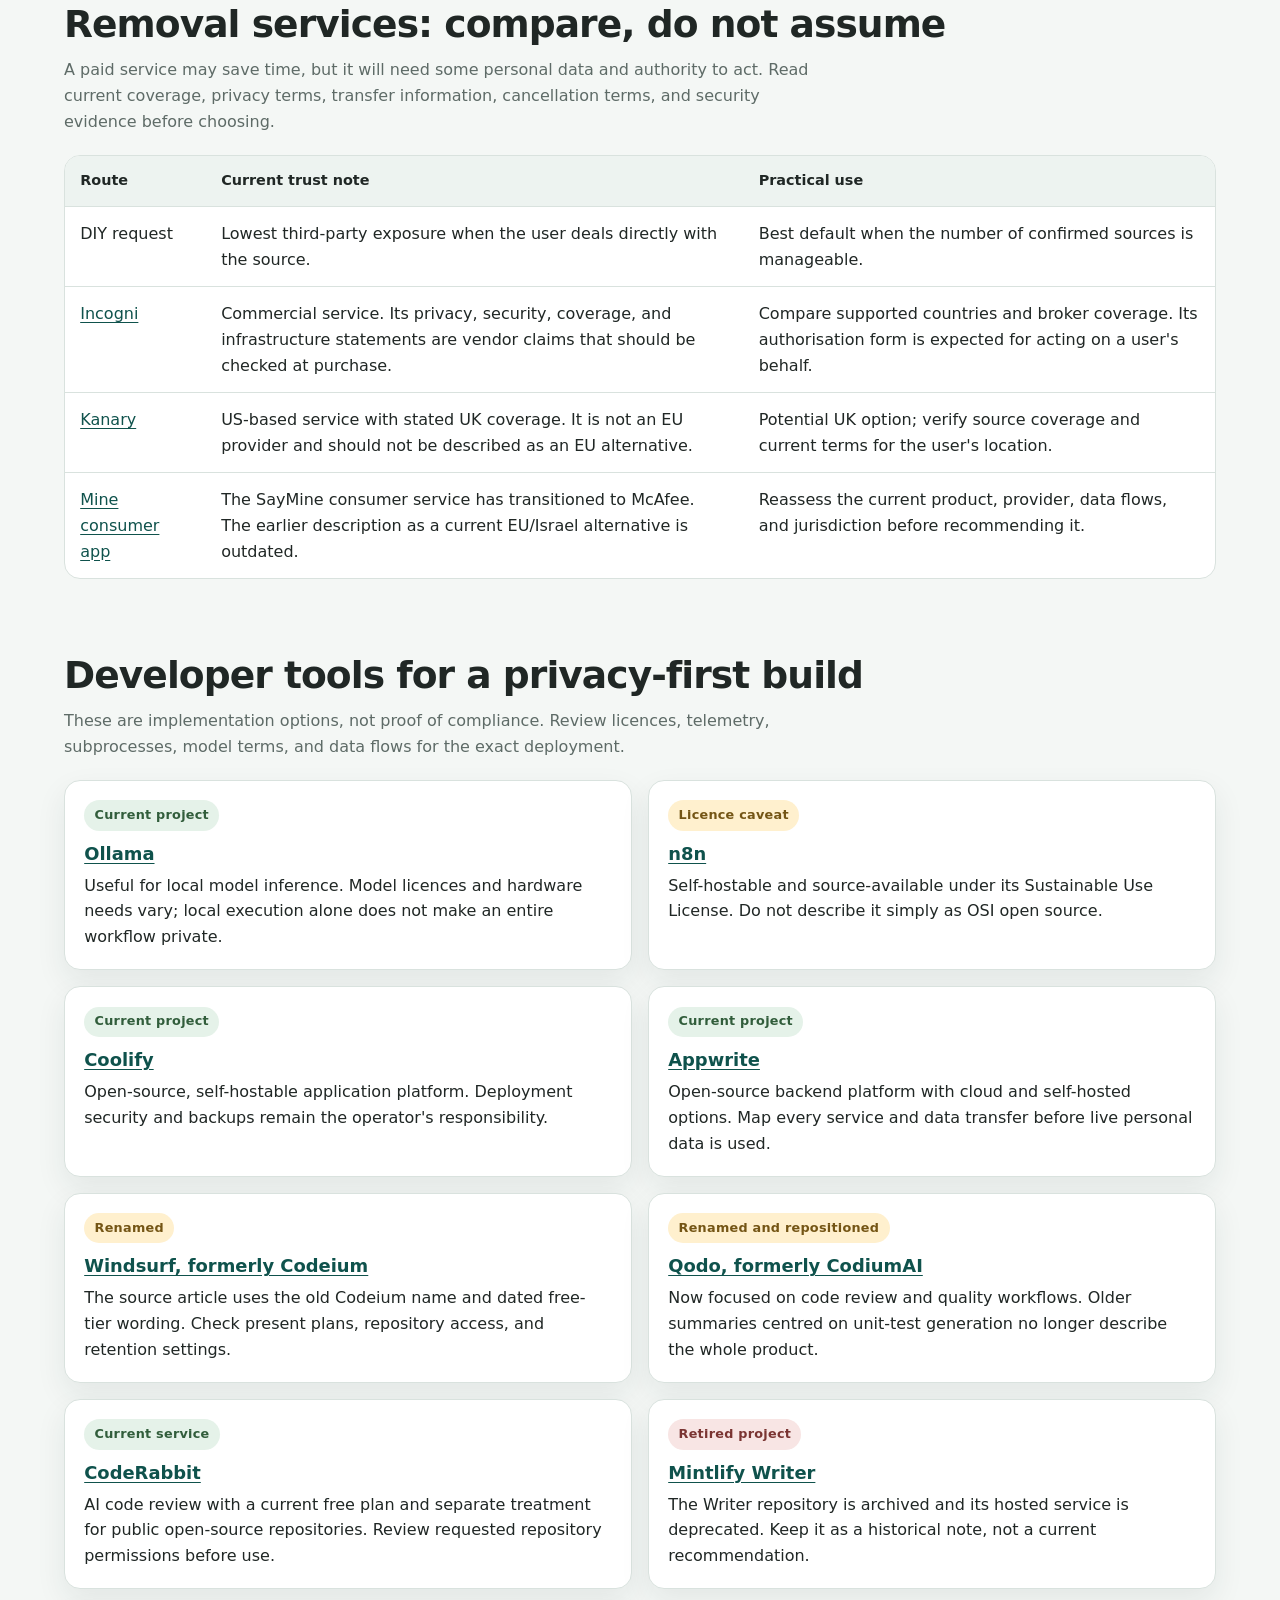
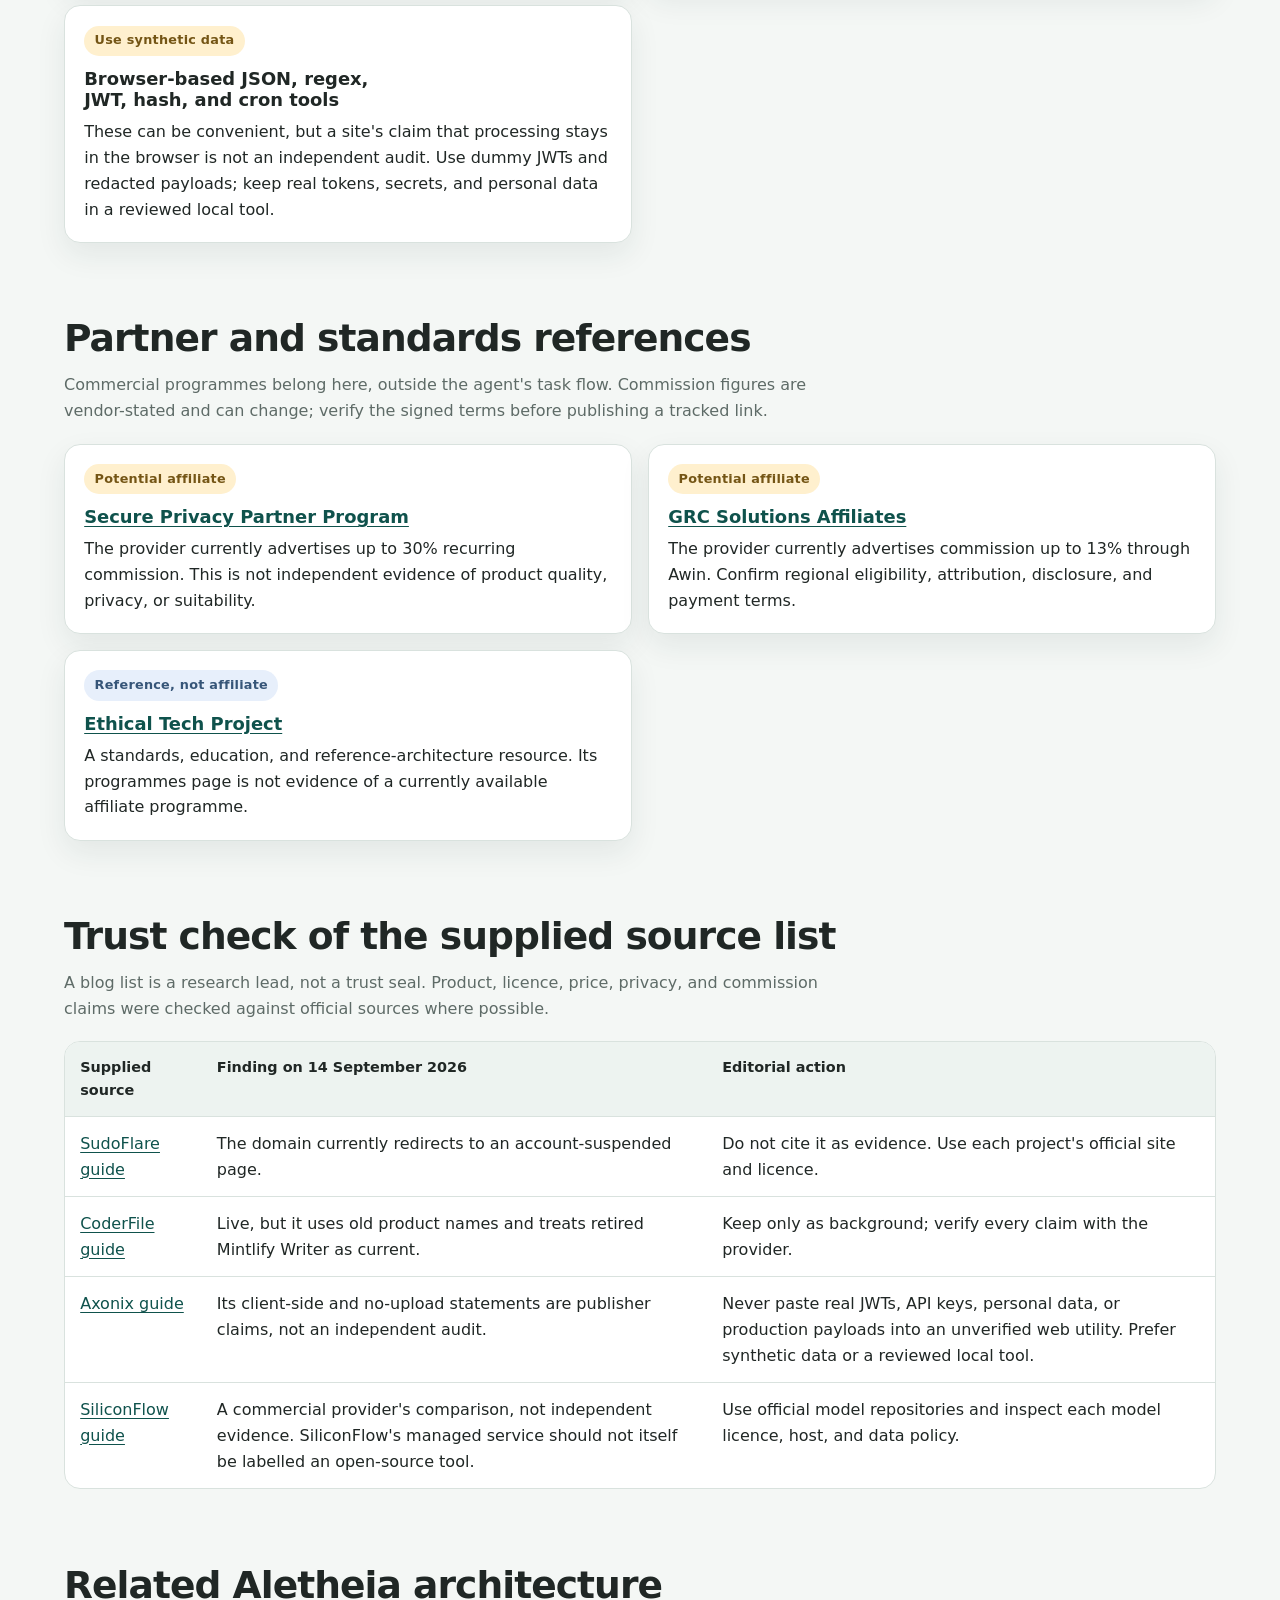
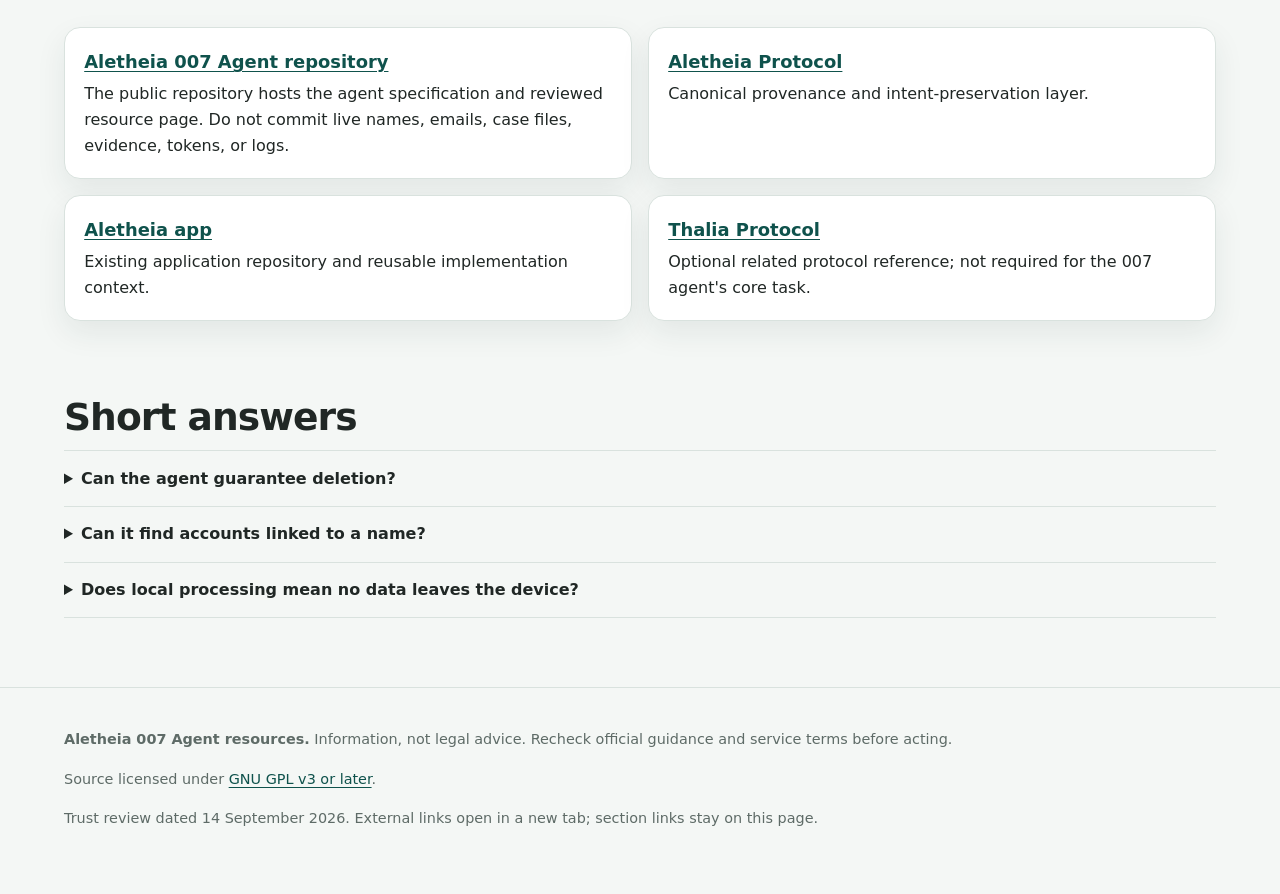
==== commit 64beca66: "Add HTML download action and licence link" ====
--- a/aletheia-007-agent-rsc.htm
+++ b/aletheia-007-agent-rsc.htm
@@ -392,6 +392,7 @@
         <div class="actions">
           <a class="button" href="https://ico.org.uk/for-organisations/uk-gdpr-guidance-and-resources/individual-rights/individual-rights/right-to-erasure/" target="_blank" rel="noopener noreferrer">Read current ICO erasure guidance</a>
           <a class="button secondary" href="https://www.edpb.europa.eu/sme-data-protection-guide/respect-individuals-rights_en" target="_blank" rel="noopener noreferrer">Read EU rights guidance</a>
+          <a class="button secondary" href="https://github.com/KarstenEvans/aletheia-007-agent/raw/refs/heads/main/aletheia-007-agent-rsc.htm?download=1" target="_blank" rel="noopener noreferrer" download="aletheia-007-agent-rsc.htm">Download this resource page</a>
         </div>
       </header>
 
@@ -631,6 +632,7 @@
   <footer>
     <div class="shell">
       <p><strong>Aletheia 007 Agent resources.</strong> Information, not legal advice. Recheck official guidance and service terms before acting.</p>
+      <p>Source licensed under <a href="https://github.com/KarstenEvans/aletheia-007-agent/blob/main/LICENSE" target="_blank" rel="noopener noreferrer">GNU GPL v3 or later</a>.</p>
       <p>Trust review dated 14 September 2026. External links open in a new tab; section links stay on this page.</p>
     </div>
   </footer>
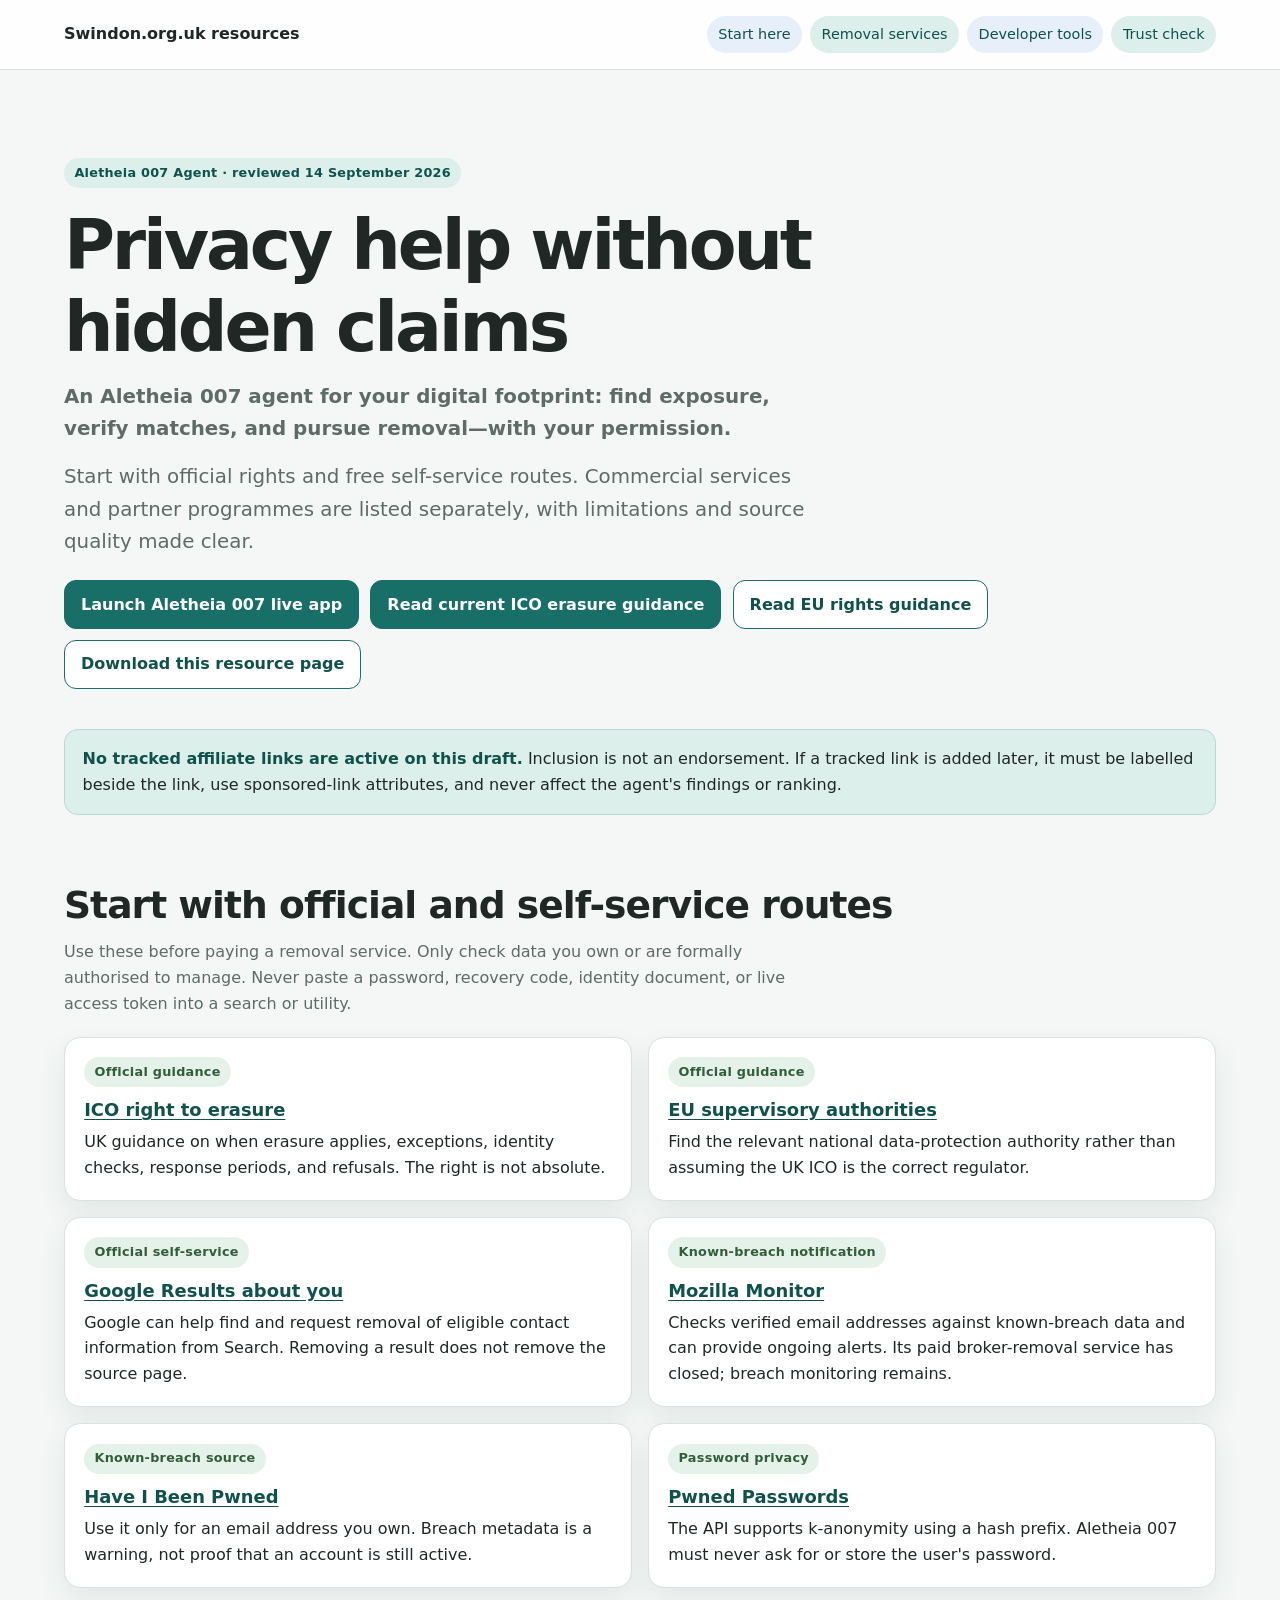
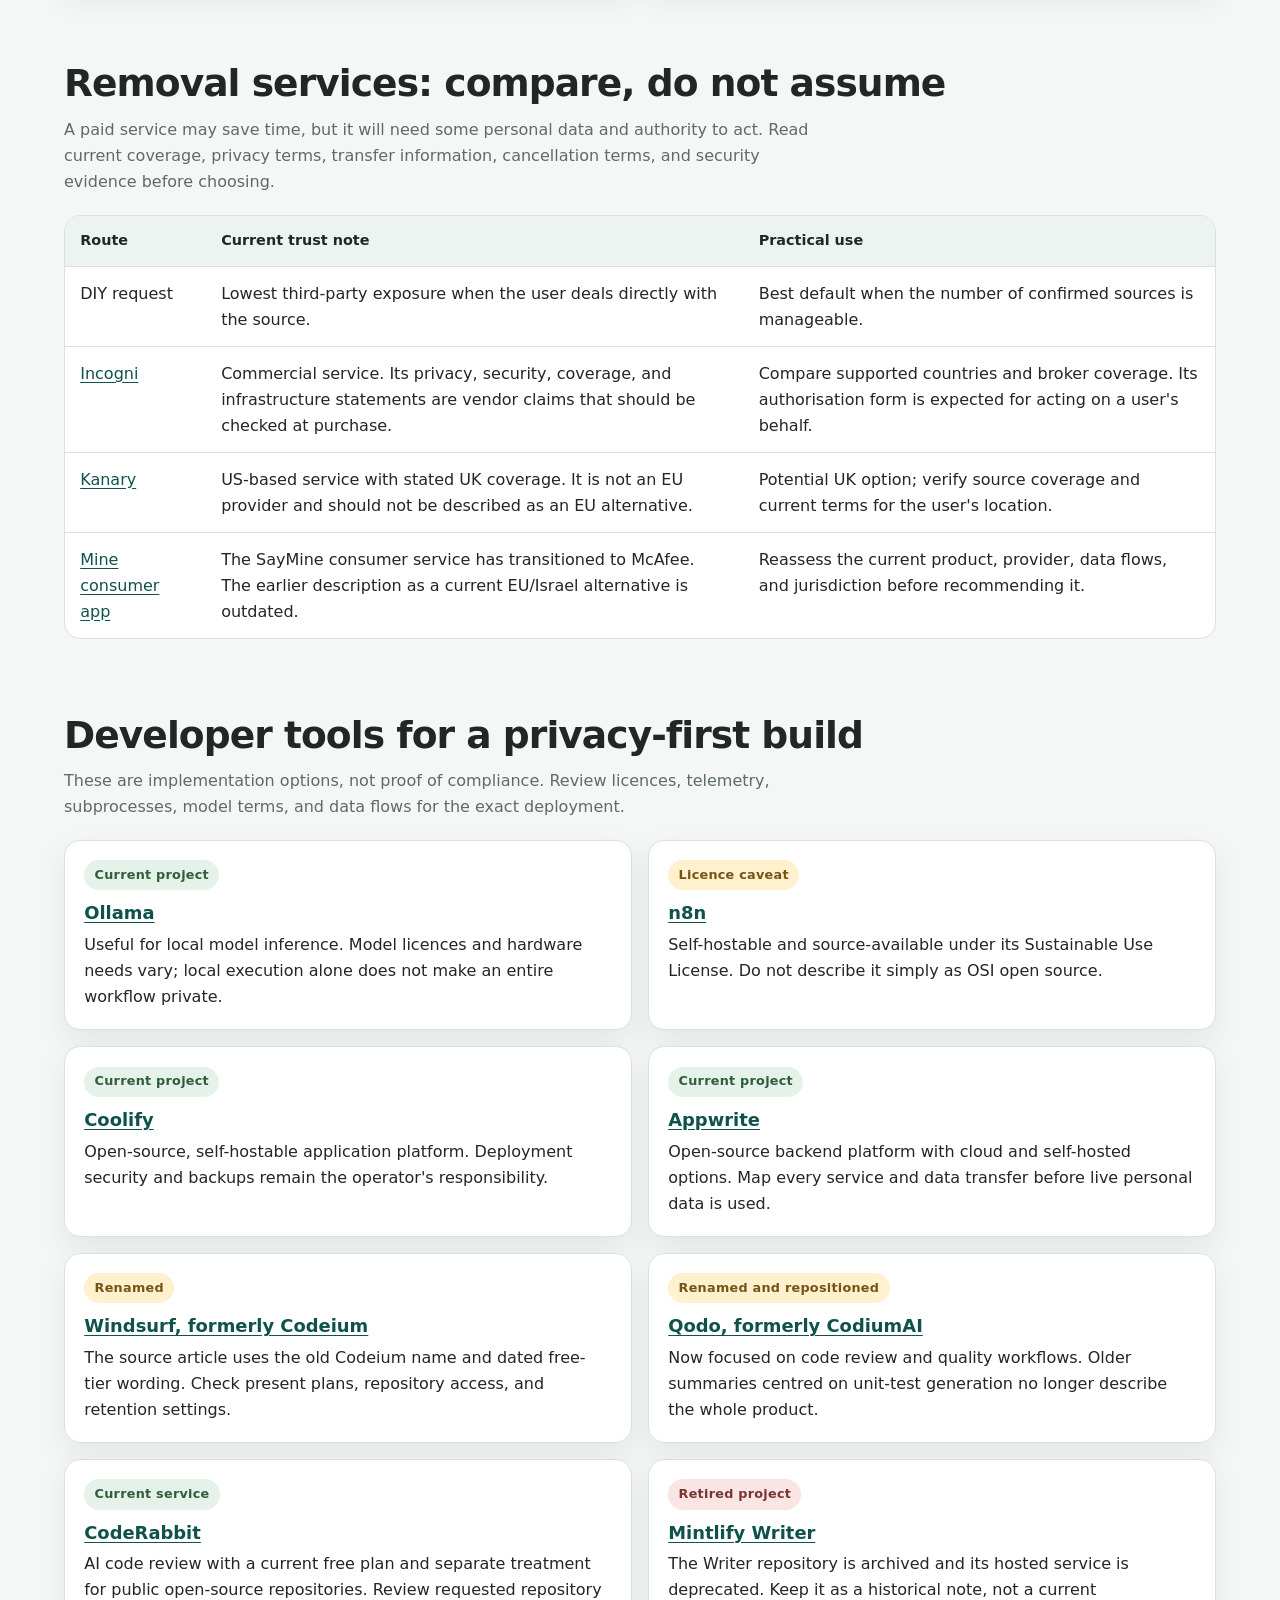
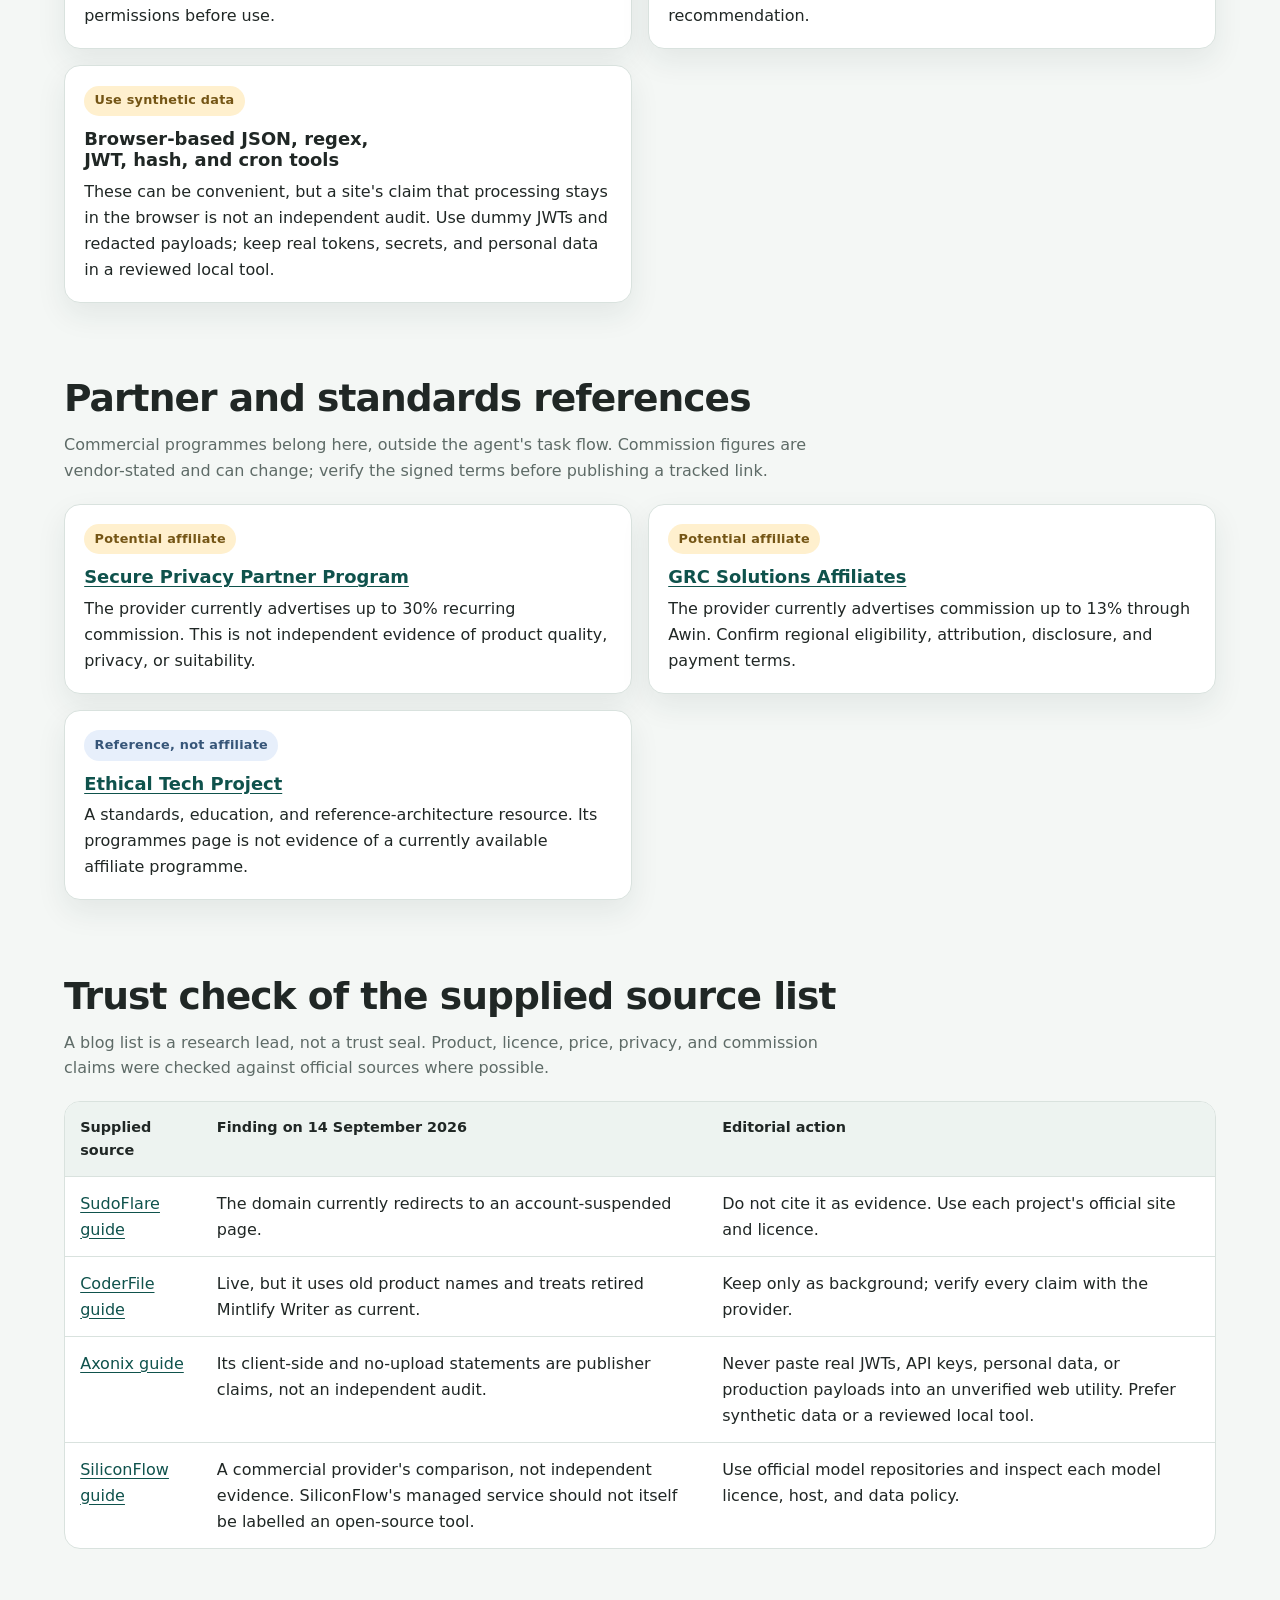
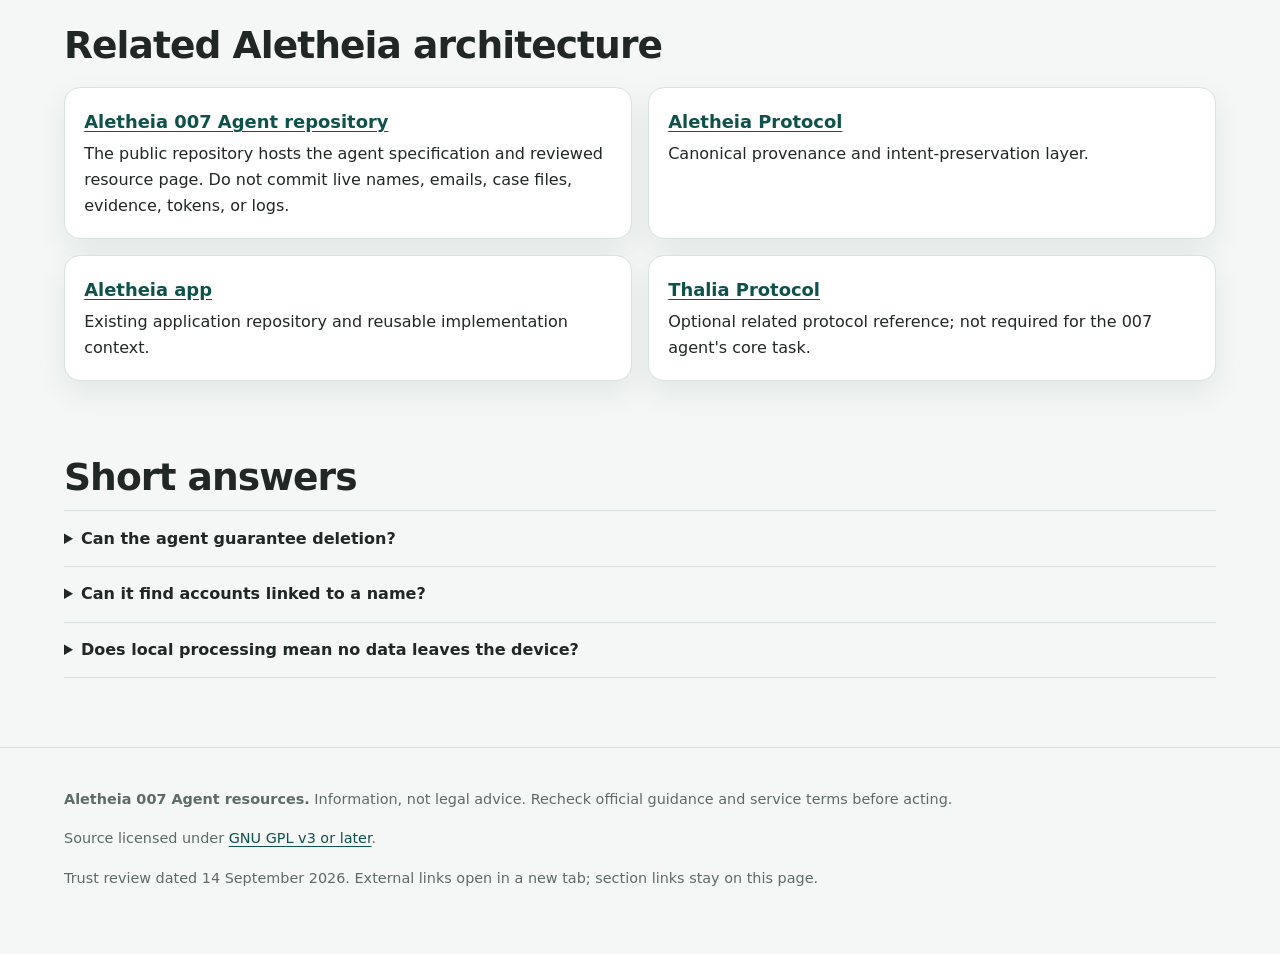
==== commit 334408f0: "Integrate official privacy route directory and launch path" ====
--- a/aletheia-007-agent-rsc.htm
+++ b/aletheia-007-agent-rsc.htm
@@ -390,9 +390,10 @@
         <p class="lede"><strong>An Aletheia 007 agent for your digital footprint: find exposure, verify matches, and pursue removal—with your permission.</strong></p>
         <p class="lede">Start with official rights and free self-service routes. Commercial services and partner programmes are listed separately, with limitations and source quality made clear.</p>
         <div class="actions">
+          <a class="button" href="https://karstenevans.github.io/aletheia-007-agent/" target="_blank" rel="noopener noreferrer">Launch Aletheia 007 live app</a>
           <a class="button" href="https://ico.org.uk/for-organisations/uk-gdpr-guidance-and-resources/individual-rights/individual-rights/right-to-erasure/" target="_blank" rel="noopener noreferrer">Read current ICO erasure guidance</a>
           <a class="button secondary" href="https://www.edpb.europa.eu/sme-data-protection-guide/respect-individuals-rights_en" target="_blank" rel="noopener noreferrer">Read EU rights guidance</a>
-          <a class="button secondary" href="https://github.com/KarstenEvans/aletheia-007-agent/raw/refs/heads/main/aletheia-007-agent-rsc.htm?download=1" target="_blank" rel="noopener noreferrer" download="aletheia-007-agent-rsc.htm">Download this resource page</a>
+          <a class="button secondary" href="./aletheia-007-agent-rsc.htm" download="aletheia-007-agent-rsc.htm">Download this resource page</a>
         </div>
       </header>
 
